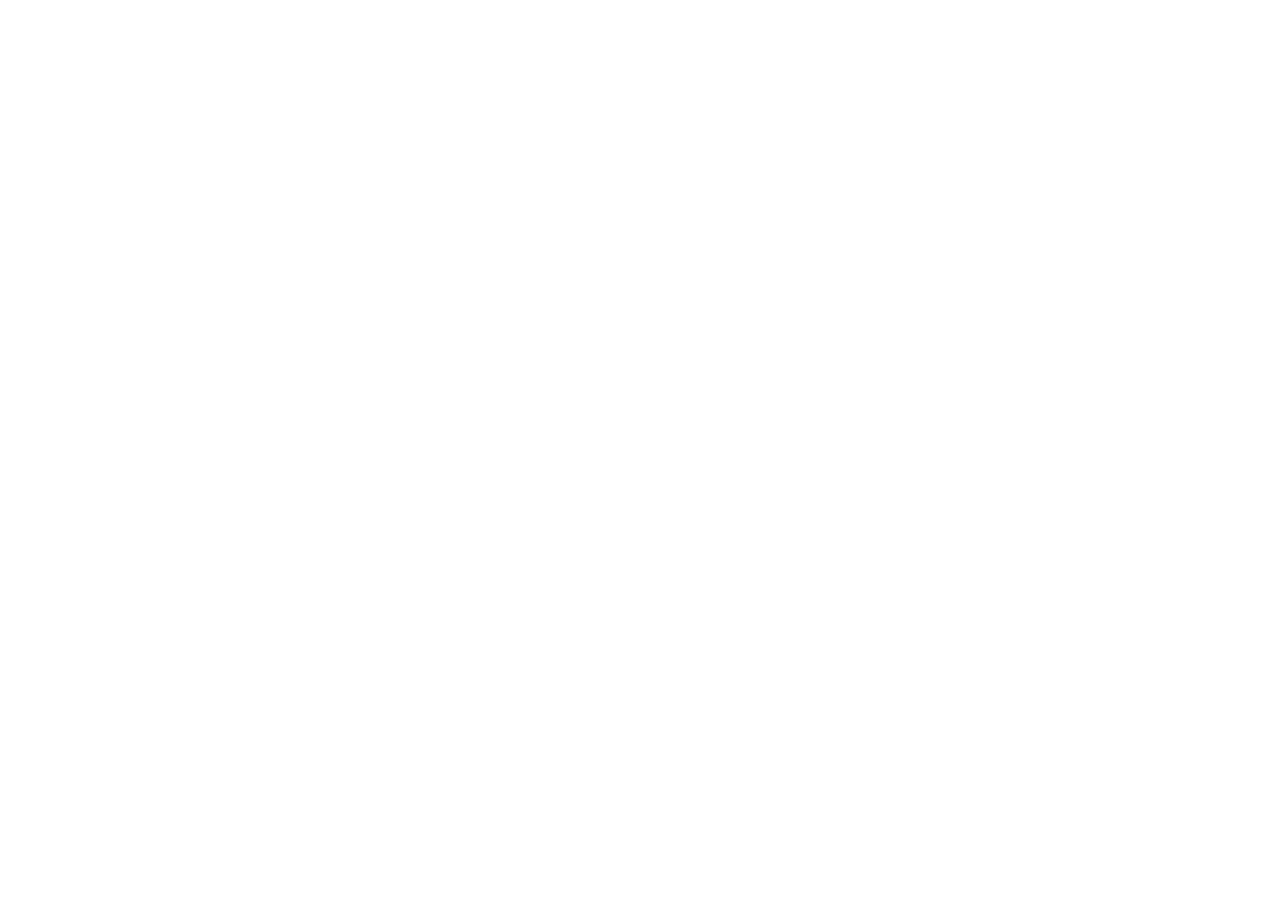
==== index.html @ 5c95ea61 "第一次提交" ====
<!DOCTYPE html>
<html lang="zh-CN">

<head>
    <meta charset="UTF-8">
    <meta name="viewport" content="width=device-width, user-scalable=no, initial-scale=1.0, maximum-scale=1.0, minimum-scale=1.0">
    <meta http-equiv="X-UA-Compatible" content="ie=edge">
    <title>Document</title>
</head>

<body>

</body>

</html>
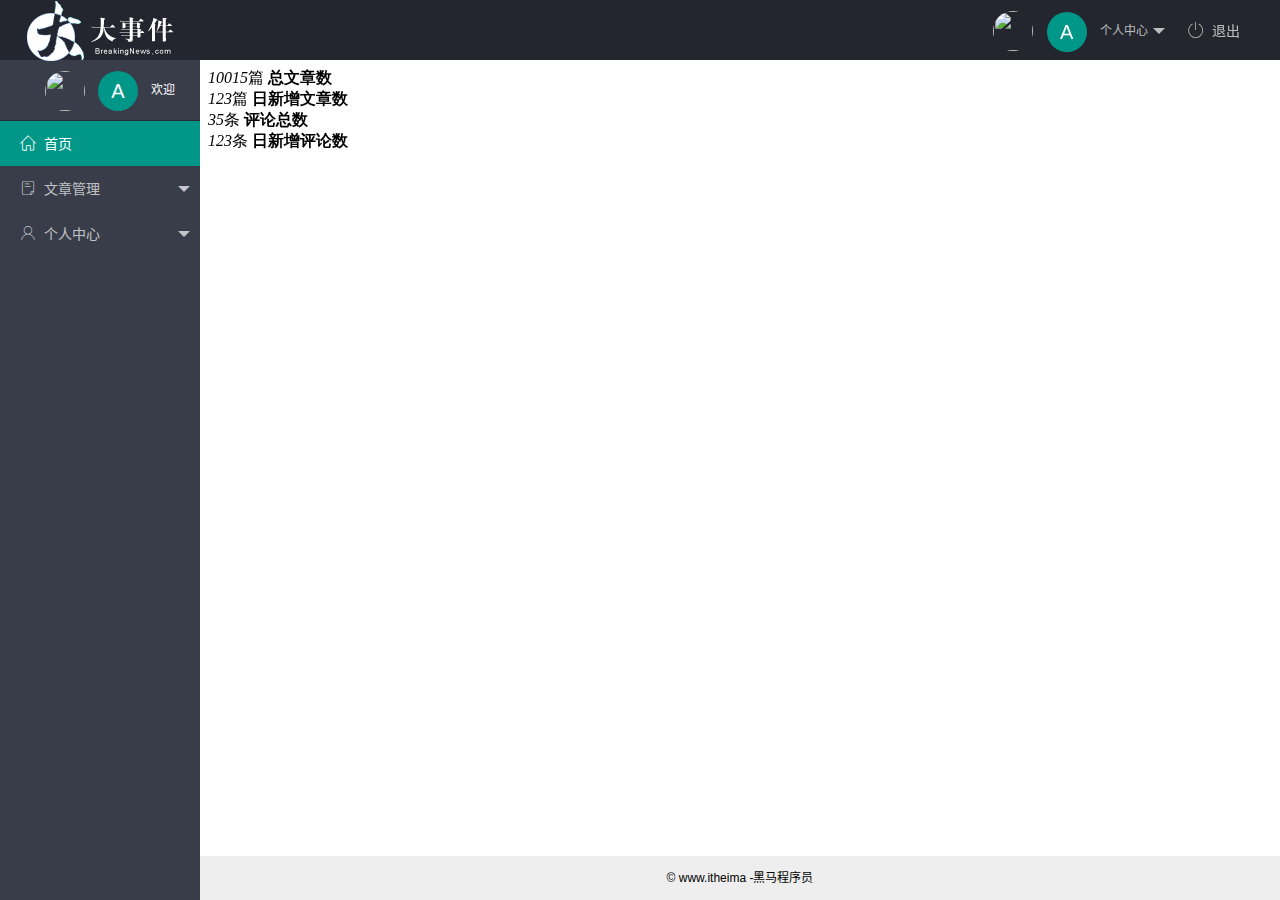
==== commit 6b8a73c2: "完成了主页功能的开发" ====
--- a/index.html
+++ b/index.html
@@ -3,13 +3,89 @@
 
 <head>
     <meta charset="UTF-8">
-    <meta name="viewport" content="width=device-width, user-scalable=no, initial-scale=1.0, maximum-scale=1.0, minimum-scale=1.0">
+    <meta name="viewport"
+        content="width=device-width, user-scalable=no, initial-scale=1.0, maximum-scale=1.0, minimum-scale=1.0">
     <meta http-equiv="X-UA-Compatible" content="ie=edge">
-    <title>Document</title>
+    <title>后台主页</title>
+    <link rel="stylesheet" href="./assets/lib/layui/css/layui.css">
+    <link rel="stylesheet" href="./assets/fonts/iconfont.css">
+    <link rel="stylesheet" href="./assets/css/index.css">
 </head>
 
 <body>
+    <div class="layui-layout layui-layout-admin">
+        <div class="layui-header">
+            <div class="layui-logo">
+                <img src="./assets/images/logo.png" alt="">
+            </div>
+            <!-- 头部区域（可配合layui已有的水平导航） -->
+            <ul class="layui-nav layui-layout-right">
+                <li class="layui-nav-item">
+                    <a href="javascript:;" class="userinfo">
+                        <img src="http://t.cn/RCzsdCq" class="layui-nav-img">
+                        <span class="text-avatar">A</span>
+                        个人中心
+                    </a>
+                    <dl class="layui-nav-child">
+                        <dd><a href="">基本资料</a></dd>
+                        <dd><a href="">更换头像</a></dd>
+                        <dd><a href="">重置密码</a></dd>
+                    </dl>
+                </li>
+                <li class="layui-nav-item"><a href="javascrit:;" id="btnLogout"><span class="iconfont icon-tuichu
+                    "></span>退出</a></li>
+            </ul>
+        </div>
 
+        <div class="layui-side layui-bg-black">
+            <div class="layui-side-scroll">
+                <div class="userinfo">
+                    <img src="http://t.cn/RCzsdCq" class="layui-nav-img">
+                    <span class="text-avatar">A</span>
+                    <span id= "welcome">欢迎</span>
+                </div>
+                <!-- 左侧导航区域（可配合layui已有的垂直导航） -->
+                <ul class="layui-nav layui-nav-tree" lay-filter="test"lay-shrink="all">
+                    <li class="layui-nav-item layui-this">
+                        <a href="/home/dashboard.html" target="fm"><span class="iconfont icon-home
+                        "></span>首页</a></li>
+                    <li class="layui-nav-item">
+                        <a class="" href="javascript:;"><span class="iconfont icon-16
+                            "></span>文章管理</a>
+                        <dl class="layui-nav-child">
+                            <dd><a href="javascript:;"><i class="layui-icon layui-icon-app"></i>   文章类别</a></dd>
+                            <dd><a href="javascript:;"><i class="layui-icon layui-icon-app"></i>   文章列表</a></dd>
+                            <dd><a href="javascript:;"><i class="layui-icon layui-icon-app"></i>   发布文章</a></dd>
+                           
+                        </dl>
+                    </li>
+                    <li class="layui-nav-item">
+                        <a href="javascript:;" ><span class="iconfont icon-user
+                            "></span>个人中心</a>
+                        <dl class="layui-nav-child">
+                            <dd><a href="javascript:;"><i class="layui-icon layui-icon-app"></i>基本资料</a></dd>
+                            <dd><a href="javascript:;"><i class="layui-icon layui-icon-app"></i>更换头像</a></dd>
+                            <dd><a href="javascript:;"><i class="layui-icon layui-icon-app"></i>重置密码</a></dd>
+                        </dl>
+                    </li>
+                </ul>
+            </div>
+        </div>
+
+        <div class="layui-body">
+            <!-- 内容主体区域 -->
+           <iframe src="/home/dashboard.html" name="fm" frameborder="0"></iframe>
+        </div>
+
+        <div class="layui-footer">
+            <!-- 底部固定区域 -->
+            © www.itheima -黑马程序员
+        </div>
+    </div>
+    <script src="./assets/lib/layui/layui.all.js"></script>
+    <script src="./assets/lib/jquery.js"></script>
+    <script src="./assets/js/baseAPI.js"></script>
+    <script src="./assets/js/index.js"></script>
 </body>
 
 </html>--- a/assets/lib/layui/css/layui.css
+++ b/assets/lib/layui/css/layui.css
@@ -0,0 +1,2 @@
+/** layui-v2.5.5 MIT License By https://www.layui.com */
+ .layui-inline,img{display:inline-block;vertical-align:middle}h1,h2,h3,h4,h5,h6{font-weight:400}.layui-edge,.layui-header,.layui-inline,.layui-main{position:relative}.layui-body,.layui-edge,.layui-elip{overflow:hidden}.layui-btn,.layui-edge,.layui-inline,img{vertical-align:middle}.layui-btn,.layui-disabled,.layui-icon,.layui-unselect{-moz-user-select:none;-webkit-user-select:none;-ms-user-select:none}.layui-elip,.layui-form-checkbox span,.layui-form-pane .layui-form-label{text-overflow:ellipsis;white-space:nowrap}.layui-breadcrumb,.layui-tree-btnGroup{visibility:hidden}blockquote,body,button,dd,div,dl,dt,form,h1,h2,h3,h4,h5,h6,input,li,ol,p,pre,td,textarea,th,ul{margin:0;padding:0;-webkit-tap-highlight-color:rgba(0,0,0,0)}a:active,a:hover{outline:0}img{border:none}li{list-style:none}table{border-collapse:collapse;border-spacing:0}h4,h5,h6{font-size:100%}button,input,optgroup,option,select,textarea{font-family:inherit;font-size:inherit;font-style:inherit;font-weight:inherit;outline:0}pre{white-space:pre-wrap;white-space:-moz-pre-wrap;white-space:-pre-wrap;white-space:-o-pre-wrap;word-wrap:break-word}body{line-height:24px;font:14px Helvetica Neue,Helvetica,PingFang SC,Tahoma,Arial,sans-serif}hr{height:1px;margin:10px 0;border:0;clear:both}a{color:#333;text-decoration:none}a:hover{color:#777}a cite{font-style:normal;*cursor:pointer}.layui-border-box,.layui-border-box *{box-sizing:border-box}.layui-box,.layui-box *{box-sizing:content-box}.layui-clear{clear:both;*zoom:1}.layui-clear:after{content:'\20';clear:both;*zoom:1;display:block;height:0}.layui-inline{*display:inline;*zoom:1}.layui-edge{display:inline-block;width:0;height:0;border-width:6px;border-style:dashed;border-color:transparent}.layui-edge-top{top:-4px;border-bottom-color:#999;border-bottom-style:solid}.layui-edge-right{border-left-color:#999;border-left-style:solid}.layui-edge-bottom{top:2px;border-top-color:#999;border-top-style:solid}.layui-edge-left{border-right-color:#999;border-right-style:solid}.layui-disabled,.layui-disabled:hover{color:#d2d2d2!important;cursor:not-allowed!important}.layui-circle{border-radius:100%}.layui-show{display:block!important}.layui-hide{display:none!important}@font-face{font-family:layui-icon;src:url(../font/iconfont.eot?v=250);src:url(../font/iconfont.eot?v=250#iefix) format('embedded-opentype'),url(../font/iconfont.woff2?v=250) format('woff2'),url(../font/iconfont.woff?v=250) format('woff'),url(../font/iconfont.ttf?v=250) format('truetype'),url(../font/iconfont.svg?v=250#layui-icon) format('svg')}.layui-icon{font-family:layui-icon!important;font-size:16px;font-style:normal;-webkit-font-smoothing:antialiased;-moz-osx-font-smoothing:grayscale}.layui-icon-reply-fill:before{content:"\e611"}.layui-icon-set-fill:before{content:"\e614"}.layui-icon-menu-fill:before{content:"\e60f"}.layui-icon-search:before{content:"\e615"}.layui-icon-share:before{content:"\e641"}.layui-icon-set-sm:before{content:"\e620"}.layui-icon-engine:before{content:"\e628"}.layui-icon-close:before{content:"\1006"}.layui-icon-close-fill:before{content:"\1007"}.layui-icon-chart-screen:before{content:"\e629"}.layui-icon-star:before{content:"\e600"}.layui-icon-circle-dot:before{content:"\e617"}.layui-icon-chat:before{content:"\e606"}.layui-icon-release:before{content:"\e609"}.layui-icon-list:before{content:"\e60a"}.layui-icon-chart:before{content:"\e62c"}.layui-icon-ok-circle:before{content:"\1005"}.layui-icon-layim-theme:before{content:"\e61b"}.layui-icon-table:before{content:"\e62d"}.layui-icon-right:before{content:"\e602"}.layui-icon-left:before{content:"\e603"}.layui-icon-cart-simple:before{content:"\e698"}.layui-icon-face-cry:before{content:"\e69c"}.layui-icon-face-smile:before{content:"\e6af"}.layui-icon-survey:before{content:"\e6b2"}.layui-icon-tree:before{content:"\e62e"}.layui-icon-upload-circle:before{content:"\e62f"}.layui-icon-add-circle:before{content:"\e61f"}.layui-icon-download-circle:before{content:"\e601"}.layui-icon-templeate-1:before{content:"\e630"}.layui-icon-util:before{content:"\e631"}.layui-icon-face-surprised:before{content:"\e664"}.layui-icon-edit:before{content:"\e642"}.layui-icon-speaker:before{content:"\e645"}.layui-icon-down:before{content:"\e61a"}.layui-icon-file:before{content:"\e621"}.layui-icon-layouts:before{content:"\e632"}.layui-icon-rate-half:before{content:"\e6c9"}.layui-icon-add-circle-fine:before{content:"\e608"}.layui-icon-prev-circle:before{content:"\e633"}.layui-icon-read:before{content:"\e705"}.layui-icon-404:before{content:"\e61c"}.layui-icon-carousel:before{content:"\e634"}.layui-icon-help:before{content:"\e607"}.layui-icon-code-circle:before{content:"\e635"}.layui-icon-water:before{content:"\e636"}.layui-icon-username:before{content:"\e66f"}.layui-icon-find-fill:before{content:"\e670"}.layui-icon-about:before{content:"\e60b"}.layui-icon-location:before{content:"\e715"}.layui-icon-up:before{content:"\e619"}.layui-icon-pause:before{content:"\e651"}.layui-icon-date:before{content:"\e637"}.layui-icon-layim-uploadfile:before{content:"\e61d"}.layui-icon-delete:before{content:"\e640"}.layui-icon-play:before{content:"\e652"}.layui-icon-top:before{content:"\e604"}.layui-icon-friends:before{content:"\e612"}.layui-icon-refresh-3:before{content:"\e9aa"}.layui-icon-ok:before{content:"\e605"}.layui-icon-layer:before{content:"\e638"}.layui-icon-face-smile-fine:before{content:"\e60c"}.layui-icon-dollar:before{content:"\e659"}.layui-icon-group:before{content:"\e613"}.layui-icon-layim-download:before{content:"\e61e"}.layui-icon-picture-fine:before{content:"\e60d"}.layui-icon-link:before{content:"\e64c"}.layui-icon-diamond:before{content:"\e735"}.layui-icon-log:before{content:"\e60e"}.layui-icon-rate-solid:before{content:"\e67a"}.layui-icon-fonts-del:before{content:"\e64f"}.layui-icon-unlink:before{content:"\e64d"}.layui-icon-fonts-clear:before{content:"\e639"}.layui-icon-triangle-r:before{content:"\e623"}.layui-icon-circle:before{content:"\e63f"}.layui-icon-radio:before{content:"\e643"}.layui-icon-align-center:before{content:"\e647"}.layui-icon-align-right:before{content:"\e648"}.layui-icon-align-left:before{content:"\e649"}.layui-icon-loading-1:before{content:"\e63e"}.layui-icon-return:before{content:"\e65c"}.layui-icon-fonts-strong:before{content:"\e62b"}.layui-icon-upload:before{content:"\e67c"}.layui-icon-dialogue:before{content:"\e63a"}.layui-icon-video:before{content:"\e6ed"}.layui-icon-headset:before{content:"\e6fc"}.layui-icon-cellphone-fine:before{content:"\e63b"}.layui-icon-add-1:before{content:"\e654"}.layui-icon-face-smile-b:before{content:"\e650"}.layui-icon-fonts-html:before{content:"\e64b"}.layui-icon-form:before{content:"\e63c"}.layui-icon-cart:before{content:"\e657"}.layui-icon-camera-fill:before{content:"\e65d"}.layui-icon-tabs:before{content:"\e62a"}.layui-icon-fonts-code:before{content:"\e64e"}.layui-icon-fire:before{content:"\e756"}.layui-icon-set:before{content:"\e716"}.layui-icon-fonts-u:before{content:"\e646"}.layui-icon-triangle-d:before{content:"\e625"}.layui-icon-tips:before{content:"\e702"}.layui-icon-picture:before{content:"\e64a"}.layui-icon-more-vertical:before{content:"\e671"}.layui-icon-flag:before{content:"\e66c"}.layui-icon-loading:before{content:"\e63d"}.layui-icon-fonts-i:before{content:"\e644"}.layui-icon-refresh-1:before{content:"\e666"}.layui-icon-rmb:before{content:"\e65e"}.layui-icon-home:before{content:"\e68e"}.layui-icon-user:before{content:"\e770"}.layui-icon-notice:before{content:"\e667"}.layui-icon-login-weibo:before{content:"\e675"}.layui-icon-voice:before{content:"\e688"}.layui-icon-upload-drag:before{content:"\e681"}.layui-icon-login-qq:before{content:"\e676"}.layui-icon-snowflake:before{content:"\e6b1"}.layui-icon-file-b:before{content:"\e655"}.layui-icon-template:before{content:"\e663"}.layui-icon-auz:before{content:"\e672"}.layui-icon-console:before{content:"\e665"}.layui-icon-app:before{content:"\e653"}.layui-icon-prev:before{content:"\e65a"}.layui-icon-website:before{content:"\e7ae"}.layui-icon-next:before{content:"\e65b"}.layui-icon-component:before{content:"\e857"}.layui-icon-more:before{content:"\e65f"}.layui-icon-login-wechat:before{content:"\e677"}.layui-icon-shrink-right:before{content:"\e668"}.layui-icon-spread-left:before{content:"\e66b"}.layui-icon-camera:before{content:"\e660"}.layui-icon-note:before{content:"\e66e"}.layui-icon-refresh:before{content:"\e669"}.layui-icon-female:before{content:"\e661"}.layui-icon-male:before{content:"\e662"}.layui-icon-password:before{content:"\e673"}.layui-icon-senior:before{content:"\e674"}.layui-icon-theme:before{content:"\e66a"}.layui-icon-tread:before{content:"\e6c5"}.layui-icon-praise:before{content:"\e6c6"}.layui-icon-star-fill:before{content:"\e658"}.layui-icon-rate:before{content:"\e67b"}.layui-icon-template-1:before{content:"\e656"}.layui-icon-vercode:before{content:"\e679"}.layui-icon-cellphone:before{content:"\e678"}.layui-icon-screen-full:before{content:"\e622"}.layui-icon-screen-restore:before{content:"\e758"}.layui-icon-cols:before{content:"\e610"}.layui-icon-export:before{content:"\e67d"}.layui-icon-print:before{content:"\e66d"}.layui-icon-slider:before{content:"\e714"}.layui-icon-addition:before{content:"\e624"}.layui-icon-subtraction:before{content:"\e67e"}.layui-icon-service:before{content:"\e626"}.layui-icon-transfer:before{content:"\e691"}.layui-main{width:1140px;margin:0 auto}.layui-header{z-index:1000;height:60px}.layui-header a:hover{transition:all .5s;-webkit-transition:all .5s}.layui-side{position:fixed;left:0;top:0;bottom:0;z-index:999;width:200px;overflow-x:hidden}.layui-side-scroll{position:relative;width:220px;height:100%;overflow-x:hidden}.layui-body{position:absolute;left:200px;right:0;top:0;bottom:0;z-index:998;width:auto;overflow-y:auto;box-sizing:border-box}.layui-layout-body{overflow:hidden}.layui-layout-admin .layui-header{background-color:#23262E}.layui-layout-admin .layui-side{top:60px;width:200px;overflow-x:hidden}.layui-layout-admin .layui-body{position:fixed;top:60px;bottom:44px}.layui-layout-admin .layui-main{width:auto;margin:0 15px}.layui-layout-admin .layui-footer{position:fixed;left:200px;right:0;bottom:0;height:44px;line-height:44px;padding:0 15px;background-color:#eee}.layui-layout-admin .layui-logo{position:absolute;left:0;top:0;width:200px;height:100%;line-height:60px;text-align:center;color:#009688;font-size:16px}.layui-layout-admin .layui-header .layui-nav{background:0 0}.layui-layout-left{position:absolute!important;left:200px;top:0}.layui-layout-right{position:absolute!important;right:0;top:0}.layui-container{position:relative;margin:0 auto;padding:0 15px;box-sizing:border-box}.layui-fluid{position:relative;margin:0 auto;padding:0 15px}.layui-row:after,.layui-row:before{content:'';display:block;clear:both}.layui-col-lg1,.layui-col-lg10,.layui-col-lg11,.layui-col-lg12,.layui-col-lg2,.layui-col-lg3,.layui-col-lg4,.layui-col-lg5,.layui-col-lg6,.layui-col-lg7,.layui-col-lg8,.layui-col-lg9,.layui-col-md1,.layui-col-md10,.layui-col-md11,.layui-col-md12,.layui-col-md2,.layui-col-md3,.layui-col-md4,.layui-col-md5,.layui-col-md6,.layui-col-md7,.layui-col-md8,.layui-col-md9,.layui-col-sm1,.layui-col-sm10,.layui-col-sm11,.layui-col-sm12,.layui-col-sm2,.layui-col-sm3,.layui-col-sm4,.layui-col-sm5,.layui-col-sm6,.layui-col-sm7,.layui-col-sm8,.layui-col-sm9,.layui-col-xs1,.layui-col-xs10,.layui-col-xs11,.layui-col-xs12,.layui-col-xs2,.layui-col-xs3,.layui-col-xs4,.layui-col-xs5,.layui-col-xs6,.layui-col-xs7,.layui-col-xs8,.layui-col-xs9{position:relative;display:block;box-sizing:border-box}.layui-col-xs1,.layui-col-xs10,.layui-col-xs11,.layui-col-xs12,.layui-col-xs2,.layui-col-xs3,.layui-col-xs4,.layui-col-xs5,.layui-col-xs6,.layui-col-xs7,.layui-col-xs8,.layui-col-xs9{float:left}.layui-col-xs1{width:8.33333333%}.layui-col-xs2{width:16.66666667%}.layui-col-xs3{width:25%}.layui-col-xs4{width:33.33333333%}.layui-col-xs5{width:41.66666667%}.layui-col-xs6{width:50%}.layui-col-xs7{width:58.33333333%}.layui-col-xs8{width:66.66666667%}.layui-col-xs9{width:75%}.layui-col-xs10{width:83.33333333%}.layui-col-xs11{width:91.66666667%}.layui-col-xs12{width:100%}.layui-col-xs-offset1{margin-left:8.33333333%}.layui-col-xs-offset2{margin-left:16.66666667%}.layui-col-xs-offset3{margin-left:25%}.layui-col-xs-offset4{margin-left:33.33333333%}.layui-col-xs-offset5{margin-left:41.66666667%}.layui-col-xs-offset6{margin-left:50%}.layui-col-xs-offset7{margin-left:58.33333333%}.layui-col-xs-offset8{margin-left:66.66666667%}.layui-col-xs-offset9{margin-left:75%}.layui-col-xs-offset10{margin-left:83.33333333%}.layui-col-xs-offset11{margin-left:91.66666667%}.layui-col-xs-offset12{margin-left:100%}@media screen and (max-width:768px){.layui-hide-xs{display:none!important}.layui-show-xs-block{display:block!important}.layui-show-xs-inline{display:inline!important}.layui-show-xs-inline-block{display:inline-block!important}}@media screen and (min-width:768px){.layui-container{width:750px}.layui-hide-sm{display:none!important}.layui-show-sm-block{display:block!important}.layui-show-sm-inline{display:inline!important}.layui-show-sm-inline-block{display:inline-block!important}.layui-col-sm1,.layui-col-sm10,.layui-col-sm11,.layui-col-sm12,.layui-col-sm2,.layui-col-sm3,.layui-col-sm4,.layui-col-sm5,.layui-col-sm6,.layui-col-sm7,.layui-col-sm8,.layui-col-sm9{float:left}.layui-col-sm1{width:8.33333333%}.layui-col-sm2{width:16.66666667%}.layui-col-sm3{width:25%}.layui-col-sm4{width:33.33333333%}.layui-col-sm5{width:41.66666667%}.layui-col-sm6{width:50%}.layui-col-sm7{width:58.33333333%}.layui-col-sm8{width:66.66666667%}.layui-col-sm9{width:75%}.layui-col-sm10{width:83.33333333%}.layui-col-sm11{width:91.66666667%}.layui-col-sm12{width:100%}.layui-col-sm-offset1{margin-left:8.33333333%}.layui-col-sm-offset2{margin-left:16.66666667%}.layui-col-sm-offset3{margin-left:25%}.layui-col-sm-offset4{margin-left:33.33333333%}.layui-col-sm-offset5{margin-left:41.66666667%}.layui-col-sm-offset6{margin-left:50%}.layui-col-sm-offset7{margin-left:58.33333333%}.layui-col-sm-offset8{margin-left:66.66666667%}.layui-col-sm-offset9{margin-left:75%}.layui-col-sm-offset10{margin-left:83.33333333%}.layui-col-sm-offset11{margin-left:91.66666667%}.layui-col-sm-offset12{margin-left:100%}}@media screen and (min-width:992px){.layui-container{width:970px}.layui-hide-md{display:none!important}.layui-show-md-block{display:block!important}.layui-show-md-inline{display:inline!important}.layui-show-md-inline-block{display:inline-block!important}.layui-col-md1,.layui-col-md10,.layui-col-md11,.layui-col-md12,.layui-col-md2,.layui-col-md3,.layui-col-md4,.layui-col-md5,.layui-col-md6,.layui-col-md7,.layui-col-md8,.layui-col-md9{float:left}.layui-col-md1{width:8.33333333%}.layui-col-md2{width:16.66666667%}.layui-col-md3{width:25%}.layui-col-md4{width:33.33333333%}.layui-col-md5{width:41.66666667%}.layui-col-md6{width:50%}.layui-col-md7{width:58.33333333%}.layui-col-md8{width:66.66666667%}.layui-col-md9{width:75%}.layui-col-md10{width:83.33333333%}.layui-col-md11{width:91.66666667%}.layui-col-md12{width:100%}.layui-col-md-offset1{margin-left:8.33333333%}.layui-col-md-offset2{margin-left:16.66666667%}.layui-col-md-offset3{margin-left:25%}.layui-col-md-offset4{margin-left:33.33333333%}.layui-col-md-offset5{margin-left:41.66666667%}.layui-col-md-offset6{margin-left:50%}.layui-col-md-offset7{margin-left:58.33333333%}.layui-col-md-offset8{margin-left:66.66666667%}.layui-col-md-offset9{margin-left:75%}.layui-col-md-offset10{margin-left:83.33333333%}.layui-col-md-offset11{margin-left:91.66666667%}.layui-col-md-offset12{margin-left:100%}}@media screen and (min-width:1200px){.layui-container{width:1170px}.layui-hide-lg{display:none!important}.layui-show-lg-block{display:block!important}.layui-show-lg-inline{display:inline!important}.layui-show-lg-inline-block{display:inline-block!important}.layui-col-lg1,.layui-col-lg10,.layui-col-lg11,.layui-col-lg12,.layui-col-lg2,.layui-col-lg3,.layui-col-lg4,.layui-col-lg5,.layui-col-lg6,.layui-col-lg7,.layui-col-lg8,.layui-col-lg9{float:left}.layui-col-lg1{width:8.33333333%}.layui-col-lg2{width:16.66666667%}.layui-col-lg3{width:25%}.layui-col-lg4{width:33.33333333%}.layui-col-lg5{width:41.66666667%}.layui-col-lg6{width:50%}.layui-col-lg7{width:58.33333333%}.layui-col-lg8{width:66.66666667%}.layui-col-lg9{width:75%}.layui-col-lg10{width:83.33333333%}.layui-col-lg11{width:91.66666667%}.layui-col-lg12{width:100%}.layui-col-lg-offset1{margin-left:8.33333333%}.layui-col-lg-offset2{margin-left:16.66666667%}.layui-col-lg-offset3{margin-left:25%}.layui-col-lg-offset4{margin-left:33.33333333%}.layui-col-lg-offset5{margin-left:41.66666667%}.layui-col-lg-offset6{margin-left:50%}.layui-col-lg-offset7{margin-left:58.33333333%}.layui-col-lg-offset8{margin-left:66.66666667%}.layui-col-lg-offset9{margin-left:75%}.layui-col-lg-offset10{margin-left:83.33333333%}.layui-col-lg-offset11{margin-left:91.66666667%}.layui-col-lg-offset12{margin-left:100%}}.layui-col-space1{margin:-.5px}.layui-col-space1>*{padding:.5px}.layui-col-space3{margin:-1.5px}.layui-col-space3>*{padding:1.5px}.layui-col-space5{margin:-2.5px}.layui-col-space5>*{padding:2.5px}.layui-col-space8{margin:-3.5px}.layui-col-space8>*{padding:3.5px}.layui-col-space10{margin:-5px}.layui-col-space10>*{padding:5px}.layui-col-space12{margin:-6px}.layui-col-space12>*{padding:6px}.layui-col-space15{margin:-7.5px}.layui-col-space15>*{padding:7.5px}.layui-col-space18{margin:-9px}.layui-col-space18>*{padding:9px}.layui-col-space20{margin:-10px}.layui-col-space20>*{padding:10px}.layui-col-space22{margin:-11px}.layui-col-space22>*{padding:11px}.layui-col-space25{margin:-12.5px}.layui-col-space25>*{padding:12.5px}.layui-col-space30{margin:-15px}.layui-col-space30>*{padding:15px}.layui-btn,.layui-input,.layui-select,.layui-textarea,.layui-upload-button{outline:0;-webkit-appearance:none;transition:all .3s;-webkit-transition:all .3s;box-sizing:border-box}.layui-elem-quote{margin-bottom:10px;padding:15px;line-height:22px;border-left:5px solid #009688;border-radius:0 2px 2px 0;background-color:#f2f2f2}.layui-quote-nm{border-style:solid;border-width:1px 1px 1px 5px;background:0 0}.layui-elem-field{margin-bottom:10px;padding:0;border-width:1px;border-style:solid}.layui-elem-field legend{margin-left:20px;padding:0 10px;font-size:20px;font-weight:300}.layui-field-title{margin:10px 0 20px;border-width:1px 0 0}.layui-field-box{padding:10px 15px}.layui-field-title .layui-field-box{padding:10px 0}.layui-progress{position:relative;height:6px;border-radius:20px;background-color:#e2e2e2}.layui-progress-bar{position:absolute;left:0;top:0;width:0;max-width:100%;height:6px;border-radius:20px;text-align:right;background-color:#5FB878;transition:all .3s;-webkit-transition:all .3s}.layui-progress-big,.layui-progress-big .layui-progress-bar{height:18px;line-height:18px}.layui-progress-text{position:relative;top:-20px;line-height:18px;font-size:12px;color:#666}.layui-progress-big .layui-progress-text{position:static;padding:0 10px;color:#fff}.layui-collapse{border-width:1px;border-style:solid;border-radius:2px}.layui-colla-content,.layui-colla-item{border-top-width:1px;border-top-style:solid}.layui-colla-item:first-child{border-top:none}.layui-colla-title{position:relative;height:42px;line-height:42px;padding:0 15px 0 35px;color:#333;background-color:#f2f2f2;cursor:pointer;font-size:14px;overflow:hidden}.layui-colla-content{display:none;padding:10px 15px;line-height:22px;color:#666}.layui-colla-icon{position:absolute;left:15px;top:0;font-size:14px}.layui-card{margin-bottom:15px;border-radius:2px;background-color:#fff;box-shadow:0 1px 2px 0 rgba(0,0,0,.05)}.layui-card:last-child{margin-bottom:0}.layui-card-header{position:relative;height:42px;line-height:42px;padding:0 15px;border-bottom:1px solid #f6f6f6;color:#333;border-radius:2px 2px 0 0;font-size:14px}.layui-bg-black,.layui-bg-blue,.layui-bg-cyan,.layui-bg-green,.layui-bg-orange,.layui-bg-red{color:#fff!important}.layui-card-body{position:relative;padding:10px 15px;line-height:24px}.layui-card-body[pad15]{padding:15px}.layui-card-body[pad20]{padding:20px}.layui-card-body .layui-table{margin:5px 0}.layui-card .layui-tab{margin:0}.layui-panel-window{position:relative;padding:15px;border-radius:0;border-top:5px solid #E6E6E6;background-color:#fff}.layui-auxiliar-moving{position:fixed;left:0;right:0;top:0;bottom:0;width:100%;height:100%;background:0 0;z-index:9999999999}.layui-form-label,.layui-form-mid,.layui-form-select,.layui-input-block,.layui-input-inline,.layui-textarea{position:relative}.layui-bg-red{background-color:#FF5722!important}.layui-bg-orange{background-color:#FFB800!important}.layui-bg-green{background-color:#009688!important}.layui-bg-cyan{background-color:#2F4056!important}.layui-bg-blue{background-color:#1E9FFF!important}.layui-bg-black{background-color:#393D49!important}.layui-bg-gray{background-color:#eee!important;color:#666!important}.layui-badge-rim,.layui-colla-content,.layui-colla-item,.layui-collapse,.layui-elem-field,.layui-form-pane .layui-form-item[pane],.layui-form-pane .layui-form-label,.layui-input,.layui-layedit,.layui-layedit-tool,.layui-quote-nm,.layui-select,.layui-tab-bar,.layui-tab-card,.layui-tab-title,.layui-tab-title .layui-this:after,.layui-textarea{border-color:#e6e6e6}.layui-timeline-item:before,hr{background-color:#e6e6e6}.layui-text{line-height:22px;font-size:14px;color:#666}.layui-text h1,.layui-text h2,.layui-text h3{font-weight:500;color:#333}.layui-text h1{font-size:30px}.layui-text h2{font-size:24px}.layui-text h3{font-size:18px}.layui-text a:not(.layui-btn){color:#01AAED}.layui-text a:not(.layui-btn):hover{text-decoration:underline}.layui-text ul{padding:5px 0 5px 15px}.layui-text ul li{margin-top:5px;list-style-type:disc}.layui-text em,.layui-word-aux{color:#999!important;padding:0 5px!important}.layui-btn{display:inline-block;height:38px;line-height:38px;padding:0 18px;background-color:#009688;color:#fff;white-space:nowrap;text-align:center;font-size:14px;border:none;border-radius:2px;cursor:pointer}.layui-btn:hover{opacity:.8;filter:alpha(opacity=80);color:#fff}.layui-btn:active{opacity:1;filter:alpha(opacity=100)}.layui-btn+.layui-btn{margin-left:10px}.layui-btn-container{font-size:0}.layui-btn-container .layui-btn{margin-right:10px;margin-bottom:10px}.layui-btn-container .layui-btn+.layui-btn{margin-left:0}.layui-table .layui-btn-container .layui-btn{margin-bottom:9px}.layui-btn-radius{border-radius:100px}.layui-btn .layui-icon{margin-right:3px;font-size:18px;vertical-align:bottom;vertical-align:middle\9}.layui-btn-primary{border:1px solid #C9C9C9;background-color:#fff;color:#555}.layui-btn-primary:hover{border-color:#009688;color:#333}.layui-btn-normal{background-color:#1E9FFF}.layui-btn-warm{background-color:#FFB800}.layui-btn-danger{background-color:#FF5722}.layui-btn-checked{background-color:#5FB878}.layui-btn-disabled,.layui-btn-disabled:active,.layui-btn-disabled:hover{border:1px solid #e6e6e6;background-color:#FBFBFB;color:#C9C9C9;cursor:not-allowed;opacity:1}.layui-btn-lg{height:44px;line-height:44px;padding:0 25px;font-size:16px}.layui-btn-sm{height:30px;line-height:30px;padding:0 10px;font-size:12px}.layui-btn-sm i{font-size:16px!important}.layui-btn-xs{height:22px;line-height:22px;padding:0 5px;font-size:12px}.layui-btn-xs i{font-size:14px!important}.layui-btn-group{display:inline-block;vertical-align:middle;font-size:0}.layui-btn-group .layui-btn{margin-left:0!important;margin-right:0!important;border-left:1px solid rgba(255,255,255,.5);border-radius:0}.layui-btn-group .layui-btn-primary{border-left:none}.layui-btn-group .layui-btn-primary:hover{border-color:#C9C9C9;color:#009688}.layui-btn-group .layui-btn:first-child{border-left:none;border-radius:2px 0 0 2px}.layui-btn-group .layui-btn-primary:first-child{border-left:1px solid #c9c9c9}.layui-btn-group .layui-btn:last-child{border-radius:0 2px 2px 0}.layui-btn-group .layui-btn+.layui-btn{margin-left:0}.layui-btn-group+.layui-btn-group{margin-left:10px}.layui-btn-fluid{width:100%}.layui-input,.layui-select,.layui-textarea{height:38px;line-height:1.3;line-height:38px\9;border-width:1px;border-style:solid;background-color:#fff;border-radius:2px}.layui-input::-webkit-input-placeholder,.layui-select::-webkit-input-placeholder,.layui-textarea::-webkit-input-placeholder{line-height:1.3}.layui-input,.layui-textarea{display:block;width:100%;padding-left:10px}.layui-input:hover,.layui-textarea:hover{border-color:#D2D2D2!important}.layui-input:focus,.layui-textarea:focus{border-color:#C9C9C9!important}.layui-textarea{min-height:100px;height:auto;line-height:20px;padding:6px 10px;resize:vertical}.layui-select{padding:0 10px}.layui-form input[type=checkbox],.layui-form input[type=radio],.layui-form select{display:none}.layui-form [lay-ignore]{display:initial}.layui-form-item{margin-bottom:15px;clear:both;*zoom:1}.layui-form-item:after{content:'\20';clear:both;*zoom:1;display:block;height:0}.layui-form-label{float:left;display:block;padding:9px 15px;width:80px;font-weight:400;line-height:20px;text-align:right}.layui-form-label-col{display:block;float:none;padding:9px 0;line-height:20px;text-align:left}.layui-form-item .layui-inline{margin-bottom:5px;margin-right:10px}.layui-input-block{margin-left:110px;min-height:36px}.layui-input-inline{display:inline-block;vertical-align:middle}.layui-form-item .layui-input-inline{float:left;width:190px;margin-right:10px}.layui-form-text .layui-input-inline{width:auto}.layui-form-mid{float:left;display:block;padding:9px 0!important;line-height:20px;margin-right:10px}.layui-form-danger+.layui-form-select .layui-input,.layui-form-danger:focus{border-color:#FF5722!important}.layui-form-select .layui-input{padding-right:30px;cursor:pointer}.layui-form-select .layui-edge{position:absolute;right:10px;top:50%;margin-top:-3px;cursor:pointer;border-width:6px;border-top-color:#c2c2c2;border-top-style:solid;transition:all .3s;-webkit-transition:all .3s}.layui-form-select dl{display:none;position:absolute;left:0;top:42px;padding:5px 0;z-index:899;min-width:100%;border:1px solid #d2d2d2;max-height:300px;overflow-y:auto;background-color:#fff;border-radius:2px;box-shadow:0 2px 4px rgba(0,0,0,.12);box-sizing:border-box}.layui-form-select dl dd,.layui-form-select dl dt{padding:0 10px;line-height:36px;white-space:nowrap;overflow:hidden;text-overflow:ellipsis}.layui-form-select dl dt{font-size:12px;color:#999}.layui-form-select dl dd{cursor:pointer}.layui-form-select dl dd:hover{background-color:#f2f2f2;-webkit-transition:.5s all;transition:.5s all}.layui-form-select .layui-select-group dd{padding-left:20px}.layui-form-select dl dd.layui-select-tips{padding-left:10px!important;color:#999}.layui-form-select dl dd.layui-this{background-color:#5FB878;color:#fff}.layui-form-checkbox,.layui-form-select dl dd.layui-disabled{background-color:#fff}.layui-form-selected dl{display:block}.layui-form-checkbox,.layui-form-checkbox *,.layui-form-switch{display:inline-block;vertical-align:middle}.layui-form-selected .layui-edge{margin-top:-9px;-webkit-transform:rotate(180deg);transform:rotate(180deg);margin-top:-3px\9}:root .layui-form-selected .layui-edge{margin-top:-9px\0/IE9}.layui-form-selectup dl{top:auto;bottom:42px}.layui-select-none{margin:5px 0;text-align:center;color:#999}.layui-select-disabled .layui-disabled{border-color:#eee!important}.layui-select-disabled .layui-edge{border-top-color:#d2d2d2}.layui-form-checkbox{position:relative;height:30px;line-height:30px;margin-right:10px;padding-right:30px;cursor:pointer;font-size:0;-webkit-transition:.1s linear;transition:.1s linear;box-sizing:border-box}.layui-form-checkbox span{padding:0 10px;height:100%;font-size:14px;border-radius:2px 0 0 2px;background-color:#d2d2d2;color:#fff;overflow:hidden}.layui-form-checkbox:hover span{background-color:#c2c2c2}.layui-form-checkbox i{position:absolute;right:0;top:0;width:30px;height:28px;border:1px solid #d2d2d2;border-left:none;border-radius:0 2px 2px 0;color:#fff;font-size:20px;text-align:center}.layui-form-checkbox:hover i{border-color:#c2c2c2;color:#c2c2c2}.layui-form-checked,.layui-form-checked:hover{border-color:#5FB878}.layui-form-checked span,.layui-form-checked:hover span{background-color:#5FB878}.layui-form-checked i,.layui-form-checked:hover i{color:#5FB878}.layui-form-item .layui-form-checkbox{margin-top:4px}.layui-form-checkbox[lay-skin=primary]{height:auto!important;line-height:normal!important;min-width:18px;min-height:18px;border:none!important;margin-right:0;padding-left:28px;padding-right:0;background:0 0}.layui-form-checkbox[lay-skin=primary] span{padding-left:0;padding-right:15px;line-height:18px;background:0 0;color:#666}.layui-form-checkbox[lay-skin=primary] i{right:auto;left:0;width:16px;height:16px;line-height:16px;border:1px solid #d2d2d2;font-size:12px;border-radius:2px;background-color:#fff;-webkit-transition:.1s linear;transition:.1s linear}.layui-form-checkbox[lay-skin=primary]:hover i{border-color:#5FB878;color:#fff}.layui-form-checked[lay-skin=primary] i{border-color:#5FB878!important;background-color:#5FB878;color:#fff}.layui-checkbox-disbaled[lay-skin=primary] span{background:0 0!important;color:#c2c2c2}.layui-checkbox-disbaled[lay-skin=primary]:hover i{border-color:#d2d2d2}.layui-form-item .layui-form-checkbox[lay-skin=primary]{margin-top:10px}.layui-form-switch{position:relative;height:22px;line-height:22px;min-width:35px;padding:0 5px;margin-top:8px;border:1px solid #d2d2d2;border-radius:20px;cursor:pointer;background-color:#fff;-webkit-transition:.1s linear;transition:.1s linear}.layui-form-switch i{position:absolute;left:5px;top:3px;width:16px;height:16px;border-radius:20px;background-color:#d2d2d2;-webkit-transition:.1s linear;transition:.1s linear}.layui-form-switch em{position:relative;top:0;width:25px;margin-left:21px;padding:0!important;text-align:center!important;color:#999!important;font-style:normal!important;font-size:12px}.layui-form-onswitch{border-color:#5FB878;background-color:#5FB878}.layui-checkbox-disbaled,.layui-checkbox-disbaled i{border-color:#e2e2e2!important}.layui-form-onswitch i{left:100%;margin-left:-21px;background-color:#fff}.layui-form-onswitch em{margin-left:5px;margin-right:21px;color:#fff!important}.layui-checkbox-disbaled span{background-color:#e2e2e2!important}.layui-checkbox-disbaled:hover i{color:#fff!important}[lay-radio]{display:none}.layui-form-radio,.layui-form-radio *{display:inline-block;vertical-align:middle}.layui-form-radio{line-height:28px;margin:6px 10px 0 0;padding-right:10px;cursor:pointer;font-size:0}.layui-form-radio *{font-size:14px}.layui-form-radio>i{margin-right:8px;font-size:22px;color:#c2c2c2}.layui-form-radio>i:hover,.layui-form-radioed>i{color:#5FB878}.layui-radio-disbaled>i{color:#e2e2e2!important}.layui-form-pane .layui-form-label{width:110px;padding:8px 15px;height:38px;line-height:20px;border-width:1px;border-style:solid;border-radius:2px 0 0 2px;text-align:center;background-color:#FBFBFB;overflow:hidden;box-sizing:border-box}.layui-form-pane .layui-input-inline{margin-left:-1px}.layui-form-pane .layui-input-block{margin-left:110px;left:-1px}.layui-form-pane .layui-input{border-radius:0 2px 2px 0}.layui-form-pane .layui-form-text .layui-form-label{float:none;width:100%;border-radius:2px;box-sizing:border-box;text-align:left}.layui-form-pane .layui-form-text .layui-input-inline{display:block;margin:0;top:-1px;clear:both}.layui-form-pane .layui-form-text .layui-input-block{margin:0;left:0;top:-1px}.layui-form-pane .layui-form-text .layui-textarea{min-height:100px;border-radius:0 0 2px 2px}.layui-form-pane .layui-form-checkbox{margin:4px 0 4px 10px}.layui-form-pane .layui-form-radio,.layui-form-pane .layui-form-switch{margin-top:6px;margin-left:10px}.layui-form-pane .layui-form-item[pane]{position:relative;border-width:1px;border-style:solid}.layui-form-pane .layui-form-item[pane] .layui-form-label{position:absolute;left:0;top:0;height:100%;border-width:0 1px 0 0}.layui-form-pane .layui-form-item[pane] .layui-input-inline{margin-left:110px}@media screen and (max-width:450px){.layui-form-item .layui-form-label{text-overflow:ellipsis;overflow:hidden;white-space:nowrap}.layui-form-item .layui-inline{display:block;margin-right:0;margin-bottom:20px;clear:both}.layui-form-item .layui-inline:after{content:'\20';clear:both;display:block;height:0}.layui-form-item .layui-input-inline{display:block;float:none;left:-3px;width:auto;margin:0 0 10px 112px}.layui-form-item .layui-input-inline+.layui-form-mid{margin-left:110px;top:-5px;padding:0}.layui-form-item .layui-form-checkbox{margin-right:5px;margin-bottom:5px}}.layui-layedit{border-width:1px;border-style:solid;border-radius:2px}.layui-layedit-tool{padding:3px 5px;border-bottom-width:1px;border-bottom-style:solid;font-size:0}.layedit-tool-fixed{position:fixed;top:0;border-top:1px solid #e2e2e2}.layui-layedit-tool .layedit-tool-mid,.layui-layedit-tool .layui-icon{display:inline-block;vertical-align:middle;text-align:center;font-size:14px}.layui-layedit-tool .layui-icon{position:relative;width:32px;height:30px;line-height:30px;margin:3px 5px;color:#777;cursor:pointer;border-radius:2px}.layui-layedit-tool .layui-icon:hover{color:#393D49}.layui-layedit-tool .layui-icon:active{color:#000}.layui-layedit-tool .layedit-tool-active{background-color:#e2e2e2;color:#000}.layui-layedit-tool .layui-disabled,.layui-layedit-tool .layui-disabled:hover{color:#d2d2d2;cursor:not-allowed}.layui-layedit-tool .layedit-tool-mid{width:1px;height:18px;margin:0 10px;background-color:#d2d2d2}.layedit-tool-html{width:50px!important;font-size:30px!important}.layedit-tool-b,.layedit-tool-code,.layedit-tool-help{font-size:16px!important}.layedit-tool-d,.layedit-tool-face,.layedit-tool-image,.layedit-tool-unlink{font-size:18px!important}.layedit-tool-image input{position:absolute;font-size:0;left:0;top:0;width:100%;height:100%;opacity:.01;filter:Alpha(opacity=1);cursor:pointer}.layui-layedit-iframe iframe{display:block;width:100%}#LAY_layedit_code{overflow:hidden}.layui-laypage{display:inline-block;*display:inline;*zoom:1;vertical-align:middle;margin:10px 0;font-size:0}.layui-laypage>a:first-child,.layui-laypage>a:first-child em{border-radius:2px 0 0 2px}.layui-laypage>a:last-child,.layui-laypage>a:last-child em{border-radius:0 2px 2px 0}.layui-laypage>:first-child{margin-left:0!important}.layui-laypage>:last-child{margin-right:0!important}.layui-laypage a,.layui-laypage button,.layui-laypage input,.layui-laypage select,.layui-laypage span{border:1px solid #e2e2e2}.layui-laypage a,.layui-laypage span{display:inline-block;*display:inline;*zoom:1;vertical-align:middle;padding:0 15px;height:28px;line-height:28px;margin:0 -1px 5px 0;background-color:#fff;color:#333;font-size:12px}.layui-flow-more a *,.layui-laypage input,.layui-table-view select[lay-ignore]{display:inline-block}.layui-laypage a:hover{color:#009688}.layui-laypage em{font-style:normal}.layui-laypage .layui-laypage-spr{color:#999;font-weight:700}.layui-laypage a{text-decoration:none}.layui-laypage .layui-laypage-curr{position:relative}.layui-laypage .layui-laypage-curr em{position:relative;color:#fff}.layui-laypage .layui-laypage-curr .layui-laypage-em{position:absolute;left:-1px;top:-1px;padding:1px;width:100%;height:100%;background-color:#009688}.layui-laypage-em{border-radius:2px}.layui-laypage-next em,.layui-laypage-prev em{font-family:Sim sun;font-size:16px}.layui-laypage .layui-laypage-count,.layui-laypage .layui-laypage-limits,.layui-laypage .layui-laypage-refresh,.layui-laypage .layui-laypage-skip{margin-left:10px;margin-right:10px;padding:0;border:none}.layui-laypage .layui-laypage-limits,.layui-laypage .layui-laypage-refresh{vertical-align:top}.layui-laypage .layui-laypage-refresh i{font-size:18px;cursor:pointer}.layui-laypage select{height:22px;padding:3px;border-radius:2px;cursor:pointer}.layui-laypage .layui-laypage-skip{height:30px;line-height:30px;color:#999}.layui-laypage button,.layui-laypage input{height:30px;line-height:30px;border-radius:2px;vertical-align:top;background-color:#fff;box-sizing:border-box}.layui-laypage input{width:40px;margin:0 10px;padding:0 3px;text-align:center}.layui-laypage input:focus,.layui-laypage select:focus{border-color:#009688!important}.layui-laypage button{margin-left:10px;padding:0 10px;cursor:pointer}.layui-table,.layui-table-view{margin:10px 0}.layui-flow-more{margin:10px 0;text-align:center;color:#999;font-size:14px}.layui-flow-more a{height:32px;line-height:32px}.layui-flow-more a *{vertical-align:top}.layui-flow-more a cite{padding:0 20px;border-radius:3px;background-color:#eee;color:#333;font-style:normal}.layui-flow-more a cite:hover{opacity:.8}.layui-flow-more a i{font-size:30px;color:#737383}.layui-table{width:100%;background-color:#fff;color:#666}.layui-table tr{transition:all .3s;-webkit-transition:all .3s}.layui-table th{text-align:left;font-weight:400}.layui-table tbody tr:hover,.layui-table thead tr,.layui-table-click,.layui-table-header,.layui-table-hover,.layui-table-mend,.layui-table-patch,.layui-table-tool,.layui-table-total,.layui-table-total tr,.layui-table[lay-even] tr:nth-child(even){background-color:#f2f2f2}.layui-table td,.layui-table th,.layui-table-col-set,.layui-table-fixed-r,.layui-table-grid-down,.layui-table-header,.layui-table-page,.layui-table-tips-main,.layui-table-tool,.layui-table-total,.layui-table-view,.layui-table[lay-skin=line],.layui-table[lay-skin=row]{border-width:1px;border-style:solid;border-color:#e6e6e6}.layui-table td,.layui-table th{position:relative;padding:9px 15px;min-height:20px;line-height:20px;font-size:14px}.layui-table[lay-skin=line] td,.layui-table[lay-skin=line] th{border-width:0 0 1px}.layui-table[lay-skin=row] td,.layui-table[lay-skin=row] th{border-width:0 1px 0 0}.layui-table[lay-skin=nob] td,.layui-table[lay-skin=nob] th{border:none}.layui-table img{max-width:100px}.layui-table[lay-size=lg] td,.layui-table[lay-size=lg] th{padding:15px 30px}.layui-table-view .layui-table[lay-size=lg] .layui-table-cell{height:40px;line-height:40px}.layui-table[lay-size=sm] td,.layui-table[lay-size=sm] th{font-size:12px;padding:5px 10px}.layui-table-view .layui-table[lay-size=sm] .layui-table-cell{height:20px;line-height:20px}.layui-table[lay-data]{display:none}.layui-table-box{position:relative;overflow:hidden}.layui-table-view .layui-table{position:relative;width:auto;margin:0}.layui-table-view .layui-table[lay-skin=line]{border-width:0 1px 0 0}.layui-table-view .layui-table[lay-skin=row]{border-width:0 0 1px}.layui-table-view .layui-table td,.layui-table-view .layui-table th{padding:5px 0;border-top:none;border-left:none}.layui-table-view .layui-table th.layui-unselect .layui-table-cell span{cursor:pointer}.layui-table-view .layui-table td{cursor:default}.layui-table-view .layui-table td[data-edit=text]{cursor:text}.layui-table-view .layui-form-checkbox[lay-skin=primary] i{width:18px;height:18px}.layui-table-view .layui-form-radio{line-height:0;padding:0}.layui-table-view .layui-form-radio>i{margin:0;font-size:20px}.layui-table-init{position:absolute;left:0;top:0;width:100%;height:100%;text-align:center;z-index:110}.layui-table-init .layui-icon{position:absolute;left:50%;top:50%;margin:-15px 0 0 -15px;font-size:30px;color:#c2c2c2}.layui-table-header{border-width:0 0 1px;overflow:hidden}.layui-table-header .layui-table{margin-bottom:-1px}.layui-table-tool .layui-inline[lay-event]{position:relative;width:26px;height:26px;padding:5px;line-height:16px;margin-right:10px;text-align:center;color:#333;border:1px solid #ccc;cursor:pointer;-webkit-transition:.5s all;transition:.5s all}.layui-table-tool .layui-inline[lay-event]:hover{border:1px solid #999}.layui-table-tool-temp{padding-right:120px}.layui-table-tool-self{position:absolute;right:17px;top:10px}.layui-table-tool .layui-table-tool-self .layui-inline[lay-event]{margin:0 0 0 10px}.layui-table-tool-panel{position:absolute;top:29px;left:-1px;padding:5px 0;min-width:150px;min-height:40px;border:1px solid #d2d2d2;text-align:left;overflow-y:auto;background-color:#fff;box-shadow:0 2px 4px rgba(0,0,0,.12)}.layui-table-cell,.layui-table-tool-panel li{overflow:hidden;text-overflow:ellipsis;white-space:nowrap}.layui-table-tool-panel li{padding:0 10px;line-height:30px;-webkit-transition:.5s all;transition:.5s all}.layui-table-tool-panel li .layui-form-checkbox[lay-skin=primary]{width:100%;padding-left:28px}.layui-table-tool-panel li:hover{background-color:#f2f2f2}.layui-table-tool-panel li .layui-form-checkbox[lay-skin=primary] i{position:absolute;left:0;top:0}.layui-table-tool-panel li .layui-form-checkbox[lay-skin=primary] span{padding:0}.layui-table-tool .layui-table-tool-self .layui-table-tool-panel{left:auto;right:-1px}.layui-table-col-set{position:absolute;right:0;top:0;width:20px;height:100%;border-width:0 0 0 1px;background-color:#fff}.layui-table-sort{width:10px;height:20px;margin-left:5px;cursor:pointer!important}.layui-table-sort .layui-edge{position:absolute;left:5px;border-width:5px}.layui-table-sort .layui-table-sort-asc{top:3px;border-top:none;border-bottom-style:solid;border-bottom-color:#b2b2b2}.layui-table-sort .layui-table-sort-asc:hover{border-bottom-color:#666}.layui-table-sort .layui-table-sort-desc{bottom:5px;border-bottom:none;border-top-style:solid;border-top-color:#b2b2b2}.layui-table-sort .layui-table-sort-desc:hover{border-top-color:#666}.layui-table-sort[lay-sort=asc] .layui-table-sort-asc{border-bottom-color:#000}.layui-table-sort[lay-sort=desc] .layui-table-sort-desc{border-top-color:#000}.layui-table-cell{height:28px;line-height:28px;padding:0 15px;position:relative;box-sizing:border-box}.layui-table-cell .layui-form-checkbox[lay-skin=primary]{top:-1px;padding:0}.layui-table-cell .layui-table-link{color:#01AAED}.laytable-cell-checkbox,.laytable-cell-numbers,.laytable-cell-radio,.laytable-cell-space{padding:0;text-align:center}.layui-table-body{position:relative;overflow:auto;margin-right:-1px;margin-bottom:-1px}.layui-table-body .layui-none{line-height:26px;padding:15px;text-align:center;color:#999}.layui-table-fixed{position:absolute;left:0;top:0;z-index:101}.layui-table-fixed .layui-table-body{overflow:hidden}.layui-table-fixed-l{box-shadow:0 -1px 8px rgba(0,0,0,.08)}.layui-table-fixed-r{left:auto;right:-1px;border-width:0 0 0 1px;box-shadow:-1px 0 8px rgba(0,0,0,.08)}.layui-table-fixed-r .layui-table-header{position:relative;overflow:visible}.layui-table-mend{position:absolute;right:-49px;top:0;height:100%;width:50px}.layui-table-tool{position:relative;z-index:890;width:100%;min-height:50px;line-height:30px;padding:10px 15px;border-width:0 0 1px}.layui-table-tool .layui-btn-container{margin-bottom:-10px}.layui-table-page,.layui-table-total{border-width:1px 0 0;margin-bottom:-1px;overflow:hidden}.layui-table-page{position:relative;width:100%;padding:7px 7px 0;height:41px;font-size:12px;white-space:nowrap}.layui-table-page>div{height:26px}.layui-table-page .layui-laypage{margin:0}.layui-table-page .layui-laypage a,.layui-table-page .layui-laypage span{height:26px;line-height:26px;margin-bottom:10px;border:none;background:0 0}.layui-table-page .layui-laypage a,.layui-table-page .layui-laypage span.layui-laypage-curr{padding:0 12px}.layui-table-page .layui-laypage span{margin-left:0;padding:0}.layui-table-page .layui-laypage .layui-laypage-prev{margin-left:-7px!important}.layui-table-page .layui-laypage .layui-laypage-curr .layui-laypage-em{left:0;top:0;padding:0}.layui-table-page .layui-laypage button,.layui-table-page .layui-laypage input{height:26px;line-height:26px}.layui-table-page .layui-laypage input{width:40px}.layui-table-page .layui-laypage button{padding:0 10px}.layui-table-page select{height:18px}.layui-table-patch .layui-table-cell{padding:0;width:30px}.layui-table-edit{position:absolute;left:0;top:0;width:100%;height:100%;padding:0 14px 1px;border-radius:0;box-shadow:1px 1px 20px rgba(0,0,0,.15)}.layui-table-edit:focus{border-color:#5FB878!important}select.layui-table-edit{padding:0 0 0 10px;border-color:#C9C9C9}.layui-table-view .layui-form-checkbox,.layui-table-view .layui-form-radio,.layui-table-view .layui-form-switch{top:0;margin:0;box-sizing:content-box}.layui-table-view .layui-form-checkbox{top:-1px;height:26px;line-height:26px}.layui-table-view .layui-form-checkbox i{height:26px}.layui-table-grid .layui-table-cell{overflow:visible}.layui-table-grid-down{position:absolute;top:0;right:0;width:26px;height:100%;padding:5px 0;border-width:0 0 0 1px;text-align:center;background-color:#fff;color:#999;cursor:pointer}.layui-table-grid-down .layui-icon{position:absolute;top:50%;left:50%;margin:-8px 0 0 -8px}.layui-table-grid-down:hover{background-color:#fbfbfb}body .layui-table-tips .layui-layer-content{background:0 0;padding:0;box-shadow:0 1px 6px rgba(0,0,0,.12)}.layui-table-tips-main{margin:-44px 0 0 -1px;max-height:150px;padding:8px 15px;font-size:14px;overflow-y:scroll;background-color:#fff;color:#666}.layui-table-tips-c{position:absolute;right:-3px;top:-13px;width:20px;height:20px;padding:3px;cursor:pointer;background-color:#666;border-radius:50%;color:#fff}.layui-table-tips-c:hover{background-color:#777}.layui-table-tips-c:before{position:relative;right:-2px}.layui-upload-file{display:none!important;opacity:.01;filter:Alpha(opacity=1)}.layui-upload-drag,.layui-upload-form,.layui-upload-wrap{display:inline-block}.layui-upload-list{margin:10px 0}.layui-upload-choose{padding:0 10px;color:#999}.layui-upload-drag{position:relative;padding:30px;border:1px dashed #e2e2e2;background-color:#fff;text-align:center;cursor:pointer;color:#999}.layui-upload-drag .layui-icon{font-size:50px;color:#009688}.layui-upload-drag[lay-over]{border-color:#009688}.layui-upload-iframe{position:absolute;width:0;height:0;border:0;visibility:hidden}.layui-upload-wrap{position:relative;vertical-align:middle}.layui-upload-wrap .layui-upload-file{display:block!important;position:absolute;left:0;top:0;z-index:10;font-size:100px;width:100%;height:100%;opacity:.01;filter:Alpha(opacity=1);cursor:pointer}.layui-transfer-active,.layui-transfer-box{display:inline-block;vertical-align:middle}.layui-transfer-box,.layui-transfer-header,.layui-transfer-search{border-width:0;border-style:solid;border-color:#e6e6e6}.layui-transfer-box{position:relative;border-width:1px;width:200px;height:360px;border-radius:2px;background-color:#fff}.layui-transfer-box .layui-form-checkbox{width:100%;margin:0!important}.layui-transfer-header{height:38px;line-height:38px;padding:0 10px;border-bottom-width:1px}.layui-transfer-search{position:relative;padding:10px;border-bottom-width:1px}.layui-transfer-search .layui-input{height:32px;padding-left:30px;font-size:12px}.layui-transfer-search .layui-icon-search{position:absolute;left:20px;top:50%;margin-top:-8px;color:#666}.layui-transfer-active{margin:0 15px}.layui-transfer-active .layui-btn{display:block;margin:0;padding:0 15px;background-color:#5FB878;border-color:#5FB878;color:#fff}.layui-transfer-active .layui-btn-disabled{background-color:#FBFBFB;border-color:#e6e6e6;color:#C9C9C9}.layui-transfer-active .layui-btn:first-child{margin-bottom:15px}.layui-transfer-active .layui-btn .layui-icon{margin:0;font-size:14px!important}.layui-transfer-data{padding:5px 0;overflow:auto}.layui-transfer-data li{height:32px;line-height:32px;padding:0 10px}.layui-transfer-data li:hover{background-color:#f2f2f2;transition:.5s all}.layui-transfer-data .layui-none{padding:15px 10px;text-align:center;color:#999}.layui-nav{position:relative;padding:0 20px;background-color:#393D49;color:#fff;border-radius:2px;font-size:0;box-sizing:border-box}.layui-nav *{font-size:14px}.layui-nav .layui-nav-item{position:relative;display:inline-block;*display:inline;*zoom:1;vertical-align:middle;line-height:60px}.layui-nav .layui-nav-item a{display:block;padding:0 20px;color:#fff;color:rgba(255,255,255,.7);transition:all .3s;-webkit-transition:all .3s}.layui-nav .layui-this:after,.layui-nav-bar,.layui-nav-tree .layui-nav-itemed:after{position:absolute;left:0;top:0;width:0;height:5px;background-color:#5FB878;transition:all .2s;-webkit-transition:all .2s}.layui-nav-bar{z-index:1000}.layui-nav .layui-nav-item a:hover,.layui-nav .layui-this a{color:#fff}.layui-nav .layui-this:after{content:'';top:auto;bottom:0;width:100%}.layui-nav-img{width:30px;height:30px;margin-right:10px;border-radius:50%}.layui-nav .layui-nav-more{content:'';width:0;height:0;border-style:solid dashed dashed;border-color:#fff transparent transparent;overflow:hidden;cursor:pointer;transition:all .2s;-webkit-transition:all .2s;position:absolute;top:50%;right:3px;margin-top:-3px;border-width:6px;border-top-color:rgba(255,255,255,.7)}.layui-nav .layui-nav-mored,.layui-nav-itemed>a .layui-nav-more{margin-top:-9px;border-style:dashed dashed solid;border-color:transparent transparent #fff}.layui-nav-child{display:none;position:absolute;left:0;top:65px;min-width:100%;line-height:36px;padding:5px 0;box-shadow:0 2px 4px rgba(0,0,0,.12);border:1px solid #d2d2d2;background-color:#fff;z-index:100;border-radius:2px;white-space:nowrap}.layui-nav .layui-nav-child a{color:#333}.layui-nav .layui-nav-child a:hover{background-color:#f2f2f2;color:#000}.layui-nav-child dd{position:relative}.layui-nav .layui-nav-child dd.layui-this a,.layui-nav-child dd.layui-this{background-color:#5FB878;color:#fff}.layui-nav-child dd.layui-this:after{display:none}.layui-nav-tree{width:200px;padding:0}.layui-nav-tree .layui-nav-item{display:block;width:100%;line-height:45px}.layui-nav-tree .layui-nav-item a{position:relative;height:45px;line-height:45px;text-overflow:ellipsis;overflow:hidden;white-space:nowrap}.layui-nav-tree .layui-nav-item a:hover{background-color:#4E5465}.layui-nav-tree .layui-nav-bar{width:5px;height:0;background-color:#009688}.layui-nav-tree .layui-nav-child dd.layui-this,.layui-nav-tree .layui-nav-child dd.layui-this a,.layui-nav-tree .layui-this,.layui-nav-tree .layui-this>a,.layui-nav-tree .layui-this>a:hover{background-color:#009688;color:#fff}.layui-nav-tree .layui-this:after{display:none}.layui-nav-itemed>a,.layui-nav-tree .layui-nav-title a,.layui-nav-tree .layui-nav-title a:hover{color:#fff!important}.layui-nav-tree .layui-nav-child{position:relative;z-index:0;top:0;border:none;box-shadow:none}.layui-nav-tree .layui-nav-child a{height:40px;line-height:40px;color:#fff;color:rgba(255,255,255,.7)}.layui-nav-tree .layui-nav-child,.layui-nav-tree .layui-nav-child a:hover{background:0 0;color:#fff}.layui-nav-tree .layui-nav-more{right:10px}.layui-nav-itemed>.layui-nav-child{display:block;padding:0;background-color:rgba(0,0,0,.3)!important}.layui-nav-itemed>.layui-nav-child>.layui-this>.layui-nav-child{display:block}.layui-nav-side{position:fixed;top:0;bottom:0;left:0;overflow-x:hidden;z-index:999}.layui-bg-blue .layui-nav-bar,.layui-bg-blue .layui-nav-itemed:after,.layui-bg-blue .layui-this:after{background-color:#93D1FF}.layui-bg-blue .layui-nav-child dd.layui-this{background-color:#1E9FFF}.layui-bg-blue .layui-nav-itemed>a,.layui-nav-tree.layui-bg-blue .layui-nav-title a,.layui-nav-tree.layui-bg-blue .layui-nav-title a:hover{background-color:#007DDB!important}.layui-breadcrumb{font-size:0}.layui-breadcrumb>*{font-size:14px}.layui-breadcrumb a{color:#999!important}.layui-breadcrumb a:hover{color:#5FB878!important}.layui-breadcrumb a cite{color:#666;font-style:normal}.layui-breadcrumb span[lay-separator]{margin:0 10px;color:#999}.layui-tab{margin:10px 0;text-align:left!important}.layui-tab[overflow]>.layui-tab-title{overflow:hidden}.layui-tab-title{position:relative;left:0;height:40px;white-space:nowrap;font-size:0;border-bottom-width:1px;border-bottom-style:solid;transition:all .2s;-webkit-transition:all .2s}.layui-tab-title li{display:inline-block;*display:inline;*zoom:1;vertical-align:middle;font-size:14px;transition:all .2s;-webkit-transition:all .2s;position:relative;line-height:40px;min-width:65px;padding:0 15px;text-align:center;cursor:pointer}.layui-tab-title li a{display:block}.layui-tab-title .layui-this{color:#000}.layui-tab-title .layui-this:after{position:absolute;left:0;top:0;content:'';width:100%;height:41px;border-width:1px;border-style:solid;border-bottom-color:#fff;border-radius:2px 2px 0 0;box-sizing:border-box;pointer-events:none}.layui-tab-bar{position:absolute;right:0;top:0;z-index:10;width:30px;height:39px;line-height:39px;border-width:1px;border-style:solid;border-radius:2px;text-align:center;background-color:#fff;cursor:pointer}.layui-tab-bar .layui-icon{position:relative;display:inline-block;top:3px;transition:all .3s;-webkit-transition:all .3s}.layui-tab-item{display:none}.layui-tab-more{padding-right:30px;height:auto!important;white-space:normal!important}.layui-tab-more li.layui-this:after{border-bottom-color:#e2e2e2;border-radius:2px}.layui-tab-more .layui-tab-bar .layui-icon{top:-2px;top:3px\9;-webkit-transform:rotate(180deg);transform:rotate(180deg)}:root .layui-tab-more .layui-tab-bar .layui-icon{top:-2px\0/IE9}.layui-tab-content{padding:10px}.layui-tab-title li .layui-tab-close{position:relative;display:inline-block;width:18px;height:18px;line-height:20px;margin-left:8px;top:1px;text-align:center;font-size:14px;color:#c2c2c2;transition:all .2s;-webkit-transition:all .2s}.layui-tab-title li .layui-tab-close:hover{border-radius:2px;background-color:#FF5722;color:#fff}.layui-tab-brief>.layui-tab-title .layui-this{color:#009688}.layui-tab-brief>.layui-tab-more li.layui-this:after,.layui-tab-brief>.layui-tab-title .layui-this:after{border:none;border-radius:0;border-bottom:2px solid #5FB878}.layui-tab-brief[overflow]>.layui-tab-title .layui-this:after{top:-1px}.layui-tab-card{border-width:1px;border-style:solid;border-radius:2px;box-shadow:0 2px 5px 0 rgba(0,0,0,.1)}.layui-tab-card>.layui-tab-title{background-color:#f2f2f2}.layui-tab-card>.layui-tab-title li{margin-right:-1px;margin-left:-1px}.layui-tab-card>.layui-tab-title .layui-this{background-color:#fff}.layui-tab-card>.layui-tab-title .layui-this:after{border-top:none;border-width:1px;border-bottom-color:#fff}.layui-tab-card>.layui-tab-title .layui-tab-bar{height:40px;line-height:40px;border-radius:0;border-top:none;border-right:none}.layui-tab-card>.layui-tab-more .layui-this{background:0 0;color:#5FB878}.layui-tab-card>.layui-tab-more .layui-this:after{border:none}.layui-timeline{padding-left:5px}.layui-timeline-item{position:relative;padding-bottom:20px}.layui-timeline-axis{position:absolute;left:-5px;top:0;z-index:10;width:20px;height:20px;line-height:20px;background-color:#fff;color:#5FB878;border-radius:50%;text-align:center;cursor:pointer}.layui-timeline-axis:hover{color:#FF5722}.layui-timeline-item:before{content:'';position:absolute;left:5px;top:0;z-index:0;width:1px;height:100%}.layui-timeline-item:last-child:before{display:none}.layui-timeline-item:first-child:before{display:block}.layui-timeline-content{padding-left:25px}.layui-timeline-title{position:relative;margin-bottom:10px}.layui-badge,.layui-badge-dot,.layui-badge-rim{position:relative;display:inline-block;padding:0 6px;font-size:12px;text-align:center;background-color:#FF5722;color:#fff;border-radius:2px}.layui-badge{height:18px;line-height:18px}.layui-badge-dot{width:8px;height:8px;padding:0;border-radius:50%}.layui-badge-rim{height:18px;line-height:18px;border-width:1px;border-style:solid;background-color:#fff;color:#666}.layui-btn .layui-badge,.layui-btn .layui-badge-dot{margin-left:5px}.layui-nav .layui-badge,.layui-nav .layui-badge-dot{position:absolute;top:50%;margin:-8px 6px 0}.layui-tab-title .layui-badge,.layui-tab-title .layui-badge-dot{left:5px;top:-2px}.layui-carousel{position:relative;left:0;top:0;background-color:#f8f8f8}.layui-carousel>[carousel-item]{position:relative;width:100%;height:100%;overflow:hidden}.layui-carousel>[carousel-item]:before{position:absolute;content:'\e63d';left:50%;top:50%;width:100px;line-height:20px;margin:-10px 0 0 -50px;text-align:center;color:#c2c2c2;font-family:layui-icon!important;font-size:30px;font-style:normal;-webkit-font-smoothing:antialiased;-moz-osx-font-smoothing:grayscale}.layui-carousel>[carousel-item]>*{display:none;position:absolute;left:0;top:0;width:100%;height:100%;background-color:#f8f8f8;transition-duration:.3s;-webkit-transition-duration:.3s}.layui-carousel-updown>*{-webkit-transition:.3s ease-in-out up;transition:.3s ease-in-out up}.layui-carousel-arrow{display:none\9;opacity:0;position:absolute;left:10px;top:50%;margin-top:-18px;width:36px;height:36px;line-height:36px;text-align:center;font-size:20px;border:0;border-radius:50%;background-color:rgba(0,0,0,.2);color:#fff;-webkit-transition-duration:.3s;transition-duration:.3s;cursor:pointer}.layui-carousel-arrow[lay-type=add]{left:auto!important;right:10px}.layui-carousel:hover .layui-carousel-arrow[lay-type=add],.layui-carousel[lay-arrow=always] .layui-carousel-arrow[lay-type=add]{right:20px}.layui-carousel[lay-arrow=always] .layui-carousel-arrow{opacity:1;left:20px}.layui-carousel[lay-arrow=none] .layui-carousel-arrow{display:none}.layui-carousel-arrow:hover,.layui-carousel-ind ul:hover{background-color:rgba(0,0,0,.35)}.layui-carousel:hover .layui-carousel-arrow{display:block\9;opacity:1;left:20px}.layui-carousel-ind{position:relative;top:-35px;width:100%;line-height:0!important;text-align:center;font-size:0}.layui-carousel[lay-indicator=outside]{margin-bottom:30px}.layui-carousel[lay-indicator=outside] .layui-carousel-ind{top:10px}.layui-carousel[lay-indicator=outside] .layui-carousel-ind ul{background-color:rgba(0,0,0,.5)}.layui-carousel[lay-indicator=none] .layui-carousel-ind{display:none}.layui-carousel-ind ul{display:inline-block;padding:5px;background-color:rgba(0,0,0,.2);border-radius:10px;-webkit-transition-duration:.3s;transition-duration:.3s}.layui-carousel-ind li{display:inline-block;width:10px;height:10px;margin:0 3px;font-size:14px;background-color:#e2e2e2;background-color:rgba(255,255,255,.5);border-radius:50%;cursor:pointer;-webkit-transition-duration:.3s;transition-duration:.3s}.layui-carousel-ind li:hover{background-color:rgba(255,255,255,.7)}.layui-carousel-ind li.layui-this{background-color:#fff}.layui-carousel>[carousel-item]>.layui-carousel-next,.layui-carousel>[carousel-item]>.layui-carousel-prev,.layui-carousel>[carousel-item]>.layui-this{display:block}.layui-carousel>[carousel-item]>.layui-this{left:0}.layui-carousel>[carousel-item]>.layui-carousel-prev{left:-100%}.layui-carousel>[carousel-item]>.layui-carousel-next{left:100%}.layui-carousel>[carousel-item]>.layui-carousel-next.layui-carousel-left,.layui-carousel>[carousel-item]>.layui-carousel-prev.layui-carousel-right{left:0}.layui-carousel>[carousel-item]>.layui-this.layui-carousel-left{left:-100%}.layui-carousel>[carousel-item]>.layui-this.layui-carousel-right{left:100%}.layui-carousel[lay-anim=updown] .layui-carousel-arrow{left:50%!important;top:20px;margin:0 0 0 -18px}.layui-carousel[lay-anim=updown]>[carousel-item]>*,.layui-carousel[lay-anim=fade]>[carousel-item]>*{left:0!important}.layui-carousel[lay-anim=updown] .layui-carousel-arrow[lay-type=add]{top:auto!important;bottom:20px}.layui-carousel[lay-anim=updown] .layui-carousel-ind{position:absolute;top:50%;right:20px;width:auto;height:auto}.layui-carousel[lay-anim=updown] .layui-carousel-ind ul{padding:3px 5px}.layui-carousel[lay-anim=updown] .layui-carousel-ind li{display:block;margin:6px 0}.layui-carousel[lay-anim=updown]>[carousel-item]>.layui-this{top:0}.layui-carousel[lay-anim=updown]>[carousel-item]>.layui-carousel-prev{top:-100%}.layui-carousel[lay-anim=updown]>[carousel-item]>.layui-carousel-next{top:100%}.layui-carousel[lay-anim=updown]>[carousel-item]>.layui-carousel-next.layui-carousel-left,.layui-carousel[lay-anim=updown]>[carousel-item]>.layui-carousel-prev.layui-carousel-right{top:0}.layui-carousel[lay-anim=updown]>[carousel-item]>.layui-this.layui-carousel-left{top:-100%}.layui-carousel[lay-anim=updown]>[carousel-item]>.layui-this.layui-carousel-right{top:100%}.layui-carousel[lay-anim=fade]>[carousel-item]>.layui-carousel-next,.layui-carousel[lay-anim=fade]>[carousel-item]>.layui-carousel-prev{opacity:0}.layui-carousel[lay-anim=fade]>[carousel-item]>.layui-carousel-next.layui-carousel-left,.layui-carousel[lay-anim=fade]>[carousel-item]>.layui-carousel-prev.layui-carousel-right{opacity:1}.layui-carousel[lay-anim=fade]>[carousel-item]>.layui-this.layui-carousel-left,.layui-carousel[lay-anim=fade]>[carousel-item]>.layui-this.layui-carousel-right{opacity:0}.layui-fixbar{position:fixed;right:15px;bottom:15px;z-index:999999}.layui-fixbar li{width:50px;height:50px;line-height:50px;margin-bottom:1px;text-align:center;cursor:pointer;font-size:30px;background-color:#9F9F9F;color:#fff;border-radius:2px;opacity:.95}.layui-fixbar li:hover{opacity:.85}.layui-fixbar li:active{opacity:1}.layui-fixbar .layui-fixbar-top{display:none;font-size:40px}body .layui-util-face{border:none;background:0 0}body .layui-util-face .layui-layer-content{padding:0;background-color:#fff;color:#666;box-shadow:none}.layui-util-face .layui-layer-TipsG{display:none}.layui-util-face ul{position:relative;width:372px;padding:10px;border:1px solid #D9D9D9;background-color:#fff;box-shadow:0 0 20px rgba(0,0,0,.2)}.layui-util-face ul li{cursor:pointer;float:left;border:1px solid #e8e8e8;height:22px;width:26px;overflow:hidden;margin:-1px 0 0 -1px;padding:4px 2px;text-align:center}.layui-util-face ul li:hover{position:relative;z-index:2;border:1px solid #eb7350;background:#fff9ec}.layui-code{position:relative;margin:10px 0;padding:15px;line-height:20px;border:1px solid #ddd;border-left-width:6px;background-color:#F2F2F2;color:#333;font-family:Courier New;font-size:12px}.layui-rate,.layui-rate *{display:inline-block;vertical-align:middle}.layui-rate{padding:10px 5px 10px 0;font-size:0}.layui-rate li i.layui-icon{font-size:20px;color:#FFB800;margin-right:5px;transition:all .3s;-webkit-transition:all .3s}.layui-rate li i:hover{cursor:pointer;transform:scale(1.12);-webkit-transform:scale(1.12)}.layui-rate[readonly] li i:hover{cursor:default;transform:scale(1)}.layui-colorpicker{width:26px;height:26px;border:1px solid #e6e6e6;padding:5px;border-radius:2px;line-height:24px;display:inline-block;cursor:pointer;transition:all .3s;-webkit-transition:all .3s}.layui-colorpicker:hover{border-color:#d2d2d2}.layui-colorpicker.layui-colorpicker-lg{width:34px;height:34px;line-height:32px}.layui-colorpicker.layui-colorpicker-sm{width:24px;height:24px;line-height:22px}.layui-colorpicker.layui-colorpicker-xs{width:22px;height:22px;line-height:20px}.layui-colorpicker-trigger-bgcolor{display:block;background:url([data-uri]);border-radius:2px}.layui-colorpicker-trigger-span{display:block;height:100%;box-sizing:border-box;border:1px solid rgba(0,0,0,.15);border-radius:2px;text-align:center}.layui-colorpicker-trigger-i{display:inline-block;color:#FFF;font-size:12px}.layui-colorpicker-trigger-i.layui-icon-close{color:#999}.layui-colorpicker-main{position:absolute;z-index:66666666;width:280px;padding:7px;background:#FFF;border:1px solid #d2d2d2;border-radius:2px;box-shadow:0 2px 4px rgba(0,0,0,.12)}.layui-colorpicker-main-wrapper{height:180px;position:relative}.layui-colorpicker-basis{width:260px;height:100%;position:relative}.layui-colorpicker-basis-white{width:100%;height:100%;position:absolute;top:0;left:0;background:linear-gradient(90deg,#FFF,hsla(0,0%,100%,0))}.layui-colorpicker-basis-black{width:100%;height:100%;position:absolute;top:0;left:0;background:linear-gradient(0deg,#000,transparent)}.layui-colorpicker-basis-cursor{width:10px;height:10px;border:1px solid #FFF;border-radius:50%;position:absolute;top:-3px;right:-3px;cursor:pointer}.layui-colorpicker-side{position:absolute;top:0;right:0;width:12px;height:100%;background:linear-gradient(red,#FF0,#0F0,#0FF,#00F,#F0F,red)}.layui-colorpicker-side-slider{width:100%;height:5px;box-shadow:0 0 1px #888;box-sizing:border-box;background:#FFF;border-radius:1px;border:1px solid #f0f0f0;cursor:pointer;position:absolute;left:0}.layui-colorpicker-main-alpha{display:none;height:12px;margin-top:7px;background:url([data-uri])}.layui-colorpicker-alpha-bgcolor{height:100%;position:relative}.layui-colorpicker-alpha-slider{width:5px;height:100%;box-shadow:0 0 1px #888;box-sizing:border-box;background:#FFF;border-radius:1px;border:1px solid #f0f0f0;cursor:pointer;position:absolute;top:0}.layui-colorpicker-main-pre{padding-top:7px;font-size:0}.layui-colorpicker-pre{width:20px;height:20px;border-radius:2px;display:inline-block;margin-left:6px;margin-bottom:7px;cursor:pointer}.layui-colorpicker-pre:nth-child(11n+1){margin-left:0}.layui-colorpicker-pre-isalpha{background:url([data-uri])}.layui-colorpicker-pre.layui-this{box-shadow:0 0 3px 2px rgba(0,0,0,.15)}.layui-colorpicker-pre>div{height:100%;border-radius:2px}.layui-colorpicker-main-input{text-align:right;padding-top:7px}.layui-colorpicker-main-input .layui-btn-container .layui-btn{margin:0 0 0 10px}.layui-colorpicker-main-input div.layui-inline{float:left;margin-right:10px;font-size:14px}.layui-colorpicker-main-input input.layui-input{width:150px;height:30px;color:#666}.layui-slider{height:4px;background:#e2e2e2;border-radius:3px;position:relative;cursor:pointer}.layui-slider-bar{border-radius:3px;position:absolute;height:100%}.layui-slider-step{position:absolute;top:0;width:4px;height:4px;border-radius:50%;background:#FFF;-webkit-transform:translateX(-50%);transform:translateX(-50%)}.layui-slider-wrap{width:36px;height:36px;position:absolute;top:-16px;-webkit-transform:translateX(-50%);transform:translateX(-50%);z-index:10;text-align:center}.layui-slider-wrap-btn{width:12px;height:12px;border-radius:50%;background:#FFF;display:inline-block;vertical-align:middle;cursor:pointer;transition:.3s}.layui-slider-wrap:after{content:"";height:100%;display:inline-block;vertical-align:middle}.layui-slider-wrap-btn.layui-slider-hover,.layui-slider-wrap-btn:hover{transform:scale(1.2)}.layui-slider-wrap-btn.layui-disabled:hover{transform:scale(1)!important}.layui-slider-tips{position:absolute;top:-42px;z-index:66666666;white-space:nowrap;display:none;-webkit-transform:translateX(-50%);transform:translateX(-50%);color:#FFF;background:#000;border-radius:3px;height:25px;line-height:25px;padding:0 10px}.layui-slider-tips:after{content:'';position:absolute;bottom:-12px;left:50%;margin-left:-6px;width:0;height:0;border-width:6px;border-style:solid;border-color:#000 transparent transparent}.layui-slider-input{width:70px;height:32px;border:1px solid #e6e6e6;border-radius:3px;font-size:16px;line-height:32px;position:absolute;right:0;top:-15px}.layui-slider-input-btn{display:none;position:absolute;top:0;right:0;width:20px;height:100%;border-left:1px solid #d2d2d2}.layui-slider-input-btn i{cursor:pointer;position:absolute;right:0;bottom:0;width:20px;height:50%;font-size:12px;line-height:16px;text-align:center;color:#999}.layui-slider-input-btn i:first-child{top:0;border-bottom:1px solid #d2d2d2}.layui-slider-input-txt{height:100%;font-size:14px}.layui-slider-input-txt input{height:100%;border:none}.layui-slider-input-btn i:hover{color:#009688}.layui-slider-vertical{width:4px;margin-left:34px}.layui-slider-vertical .layui-slider-bar{width:4px}.layui-slider-vertical .layui-slider-step{top:auto;left:0;-webkit-transform:translateY(50%);transform:translateY(50%)}.layui-slider-vertical .layui-slider-wrap{top:auto;left:-16px;-webkit-transform:translateY(50%);transform:translateY(50%)}.layui-slider-vertical .layui-slider-tips{top:auto;left:2px}@media \0screen{.layui-slider-wrap-btn{margin-left:-20px}.layui-slider-vertical .layui-slider-wrap-btn{margin-left:0;margin-bottom:-20px}.layui-slider-vertical .layui-slider-tips{margin-left:-8px}.layui-slider>span{margin-left:8px}}.layui-tree{line-height:22px}.layui-tree .layui-form-checkbox{margin:0!important}.layui-tree-set{width:100%;position:relative}.layui-tree-pack{display:none;padding-left:20px;position:relative}.layui-tree-iconClick,.layui-tree-main{display:inline-block;vertical-align:middle}.layui-tree-line .layui-tree-pack{padding-left:27px}.layui-tree-line .layui-tree-set .layui-tree-set:after{content:'';position:absolute;top:14px;left:-9px;width:17px;height:0;border-top:1px dotted #c0c4cc}.layui-tree-entry{position:relative;padding:3px 0;height:20px;white-space:nowrap}.layui-tree-entry:hover{background-color:#eee}.layui-tree-line .layui-tree-entry:hover{background-color:rgba(0,0,0,0)}.layui-tree-line .layui-tree-entry:hover .layui-tree-txt{color:#999;text-decoration:underline;transition:.3s}.layui-tree-main{cursor:pointer;padding-right:10px}.layui-tree-line .layui-tree-set:before{content:'';position:absolute;top:0;left:-9px;width:0;height:100%;border-left:1px dotted #c0c4cc}.layui-tree-line .layui-tree-set.layui-tree-setLineShort:before{height:13px}.layui-tree-line .layui-tree-set.layui-tree-setHide:before{height:0}.layui-tree-iconClick{position:relative;height:20px;line-height:20px;margin:0 10px;color:#c0c4cc}.layui-tree-icon{height:12px;line-height:12px;width:12px;text-align:center;border:1px solid #c0c4cc}.layui-tree-iconClick .layui-icon{font-size:18px}.layui-tree-icon .layui-icon{font-size:12px;color:#666}.layui-tree-iconArrow{padding:0 5px}.layui-tree-iconArrow:after{content:'';position:absolute;left:4px;top:3px;z-index:100;width:0;height:0;border-width:5px;border-style:solid;border-color:transparent transparent transparent #c0c4cc;transition:.5s}.layui-tree-btnGroup,.layui-tree-editInput{position:relative;vertical-align:middle;display:inline-block}.layui-tree-spread>.layui-tree-entry>.layui-tree-iconClick>.layui-tree-iconArrow:after{transform:rotate(90deg) translate(3px,4px)}.layui-tree-txt{display:inline-block;vertical-align:middle;color:#555}.layui-tree-search{margin-bottom:15px;color:#666}.layui-tree-btnGroup .layui-icon{display:inline-block;vertical-align:middle;padding:0 2px;cursor:pointer}.layui-tree-btnGroup .layui-icon:hover{color:#999;transition:.3s}.layui-tree-entry:hover .layui-tree-btnGroup{visibility:visible}.layui-tree-editInput{height:20px;line-height:20px;padding:0 3px;border:none;background-color:rgba(0,0,0,.05)}.layui-tree-emptyText{text-align:center;color:#999}.layui-anim{-webkit-animation-duration:.3s;animation-duration:.3s;-webkit-animation-fill-mode:both;animation-fill-mode:both}.layui-anim.layui-icon{display:inline-block}.layui-anim-loop{-webkit-animation-iteration-count:infinite;animation-iteration-count:infinite}.layui-trans,.layui-trans a{transition:all .3s;-webkit-transition:all .3s}@-webkit-keyframes layui-rotate{from{-webkit-transform:rotate(0)}to{-webkit-transform:rotate(360deg)}}@keyframes layui-rotate{from{transform:rotate(0)}to{transform:rotate(360deg)}}.layui-anim-rotate{-webkit-animation-name:layui-rotate;animation-name:layui-rotate;-webkit-animation-duration:1s;animation-duration:1s;-webkit-animation-timing-function:linear;animation-timing-function:linear}@-webkit-keyframes layui-up{from{-webkit-transform:translate3d(0,100%,0);opacity:.3}to{-webkit-transform:translate3d(0,0,0);opacity:1}}@keyframes layui-up{from{transform:translate3d(0,100%,0);opacity:.3}to{transform:translate3d(0,0,0);opacity:1}}.layui-anim-up{-webkit-animation-name:layui-up;animation-name:layui-up}@-webkit-keyframes layui-upbit{from{-webkit-transform:translate3d(0,30px,0);opacity:.3}to{-webkit-transform:translate3d(0,0,0);opacity:1}}@keyframes layui-upbit{from{transform:translate3d(0,30px,0);opacity:.3}to{transform:translate3d(0,0,0);opacity:1}}.layui-anim-upbit{-webkit-animation-name:layui-upbit;animation-name:layui-upbit}@-webkit-keyframes layui-scale{0%{opacity:.3;-webkit-transform:scale(.5)}100%{opacity:1;-webkit-transform:scale(1)}}@keyframes layui-scale{0%{opacity:.3;-ms-transform:scale(.5);transform:scale(.5)}100%{opacity:1;-ms-transform:scale(1);transform:scale(1)}}.layui-anim-scale{-webkit-animation-name:layui-scale;animation-name:layui-scale}@-webkit-keyframes layui-scale-spring{0%{opacity:.5;-webkit-transform:scale(.5)}80%{opacity:.8;-webkit-transform:scale(1.1)}100%{opacity:1;-webkit-transform:scale(1)}}@keyframes layui-scale-spring{0%{opacity:.5;transform:scale(.5)}80%{opacity:.8;transform:scale(1.1)}100%{opacity:1;transform:scale(1)}}.layui-anim-scaleSpring{-webkit-animation-name:layui-scale-spring;animation-name:layui-scale-spring}@-webkit-keyframes layui-fadein{0%{opacity:0}100%{opacity:1}}@keyframes layui-fadein{0%{opacity:0}100%{opacity:1}}.layui-anim-fadein{-webkit-animation-name:layui-fadein;animation-name:layui-fadein}@-webkit-keyframes layui-fadeout{0%{opacity:1}100%{opacity:0}}@keyframes layui-fadeout{0%{opacity:1}100%{opacity:0}}.layui-anim-fadeout{-webkit-animation-name:layui-fadeout;animation-name:layui-fadeout}--- a/assets/fonts/iconfont.css
+++ b/assets/fonts/iconfont.css
@@ -0,0 +1,37 @@
+@font-face {font-family: "iconfont";
+  src: url('iconfont.eot?t=1576139966484'); /* IE9 */
+  src: url('iconfont.eot?t=1576139966484#iefix') format('embedded-opentype'), /* IE6-IE8 */
+  url('[data-uri]') format('woff2'),
+  url('iconfont.woff?t=1576139966484') format('woff'),
+  url('iconfont.ttf?t=1576139966484') format('truetype'), /* chrome, firefox, opera, Safari, Android, iOS 4.2+ */
+  url('iconfont.svg?t=1576139966484#iconfont') format('svg'); /* iOS 4.1- */
+}
+
+.iconfont {
+  font-family: "iconfont" !important;
+  font-size: 16px;
+  font-style: normal;
+  -webkit-font-smoothing: antialiased;
+  -moz-osx-font-smoothing: grayscale;
+}
+
+.icon-home:before {
+  content: "\e6a9";
+}
+
+.icon-user:before {
+  content: "\e614";
+}
+
+.icon-pinglun:before {
+  content: "\e616";
+}
+
+.icon-tuichu:before {
+  content: "\e865";
+}
+
+.icon-16:before {
+  content: "\e615";
+}
+
--- a/assets/css/index.css
+++ b/assets/css/index.css
@@ -0,0 +1,50 @@
+.layui-footer{
+  text-align: center;
+  font-size: 12px;
+}
+.iconfont {
+  margin-right:8px;
+}
+.layui-icon {
+  margin-left:20px;
+  margin-right:8px;
+}
+iframe{
+  height:100%;
+  width:100%
+}
+.layui-body {
+  overflow: hidden;
+}
+a {
+  transition: none!important;
+}
+.userinfo{
+  height:60px;
+  line-height: 60px;
+  text-align: center;
+  font-size:12px;
+  /* 禁止被选中 */
+  user-select:none;
+}
+.layui-side-scroll .userinfo {
+  border-bottom:1px solid #282B33;
+}
+.layui-nav-img {
+  height:40px;
+  width:40px
+}
+.text-avatar {
+  display: inline-block;
+  width:40px;
+  height:40px;
+  background-color: #009688;
+  border-radius: 50%;
+  line-height: 40px;
+  text-align: center;
+  font-size: 20px;
+  color:#fff;
+  position: relative;
+  top:4px;
+  margin-right:10px;
+}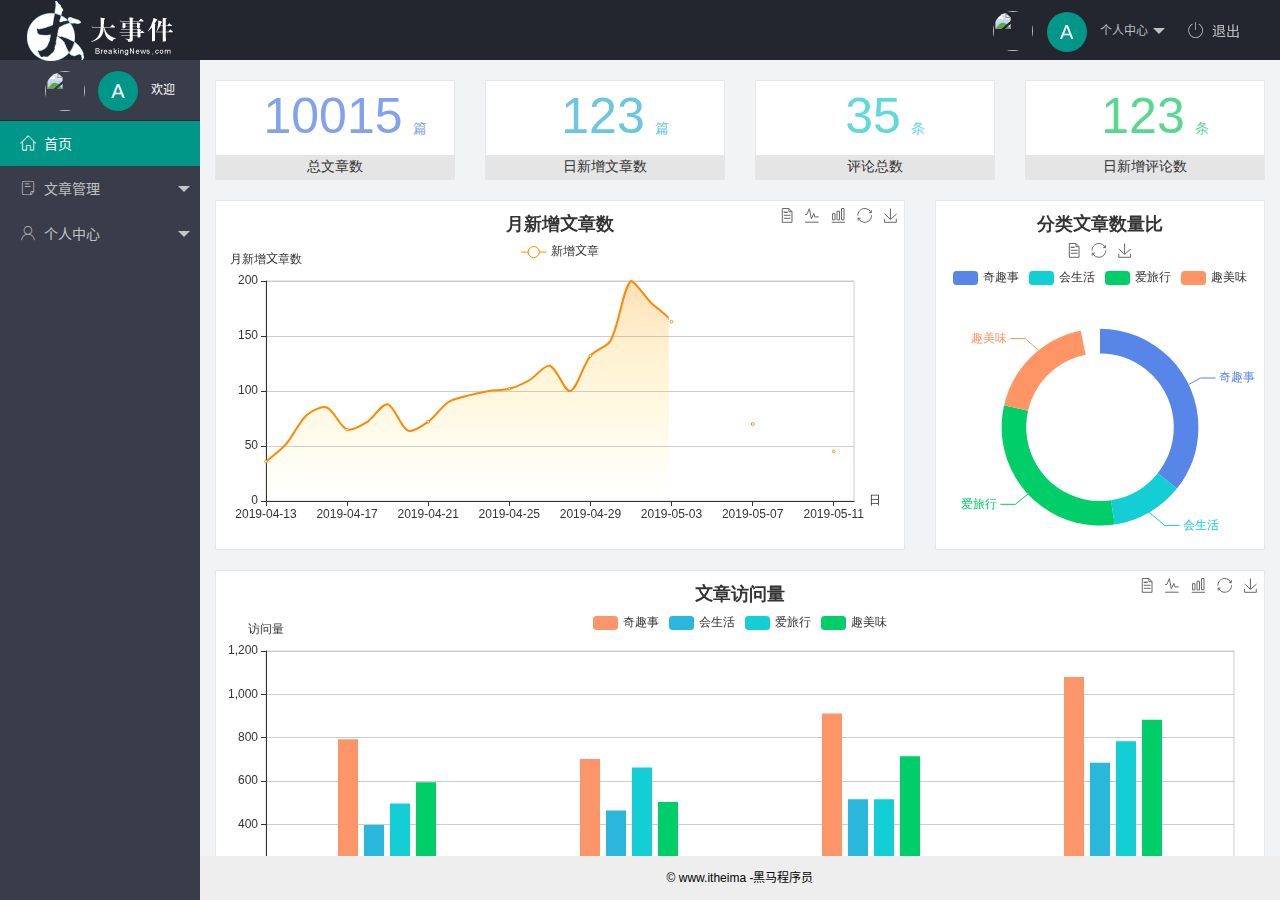
==== commit 52e787c5: "完成文章功能的开发" ====
--- a/index.html
+++ b/index.html
@@ -7,9 +7,9 @@
         content="width=device-width, user-scalable=no, initial-scale=1.0, maximum-scale=1.0, minimum-scale=1.0">
     <meta http-equiv="X-UA-Compatible" content="ie=edge">
     <title>后台主页</title>
-    <link rel="stylesheet" href="./assets/lib/layui/css/layui.css">
-    <link rel="stylesheet" href="./assets/fonts/iconfont.css">
-    <link rel="stylesheet" href="./assets/css/index.css">
+    <link rel="stylesheet" href="/assets/lib/layui/css/layui.css">
+    <link rel="stylesheet" href="/assets/fonts/iconfont.css">
+    <link rel="stylesheet" href="/assets/css/index.css">
 </head>
 
 <body>
@@ -27,9 +27,9 @@
                         个人中心
                     </a>
                     <dl class="layui-nav-child">
-                        <dd><a href="">基本资料</a></dd>
-                        <dd><a href="">更换头像</a></dd>
-                        <dd><a href="">重置密码</a></dd>
+                        <dd><a href="/user/user_info.html" target="fm">基本资料</a></dd>
+                        <dd><a href="/user/user_pwd.html" target="fm">更换头像</a></dd>
+                        <dd><a href="/user/user_avator.html" target="fm">重置密码</a></dd>
                     </dl>
                 </li>
                 <li class="layui-nav-item"><a href="javascrit:;" id="btnLogout"><span class="iconfont icon-tuichu
@@ -42,10 +42,10 @@
                 <div class="userinfo">
                     <img src="http://t.cn/RCzsdCq" class="layui-nav-img">
                     <span class="text-avatar">A</span>
-                    <span id= "welcome">欢迎</span>
+                    <span id="welcome">欢迎</span>
                 </div>
                 <!-- 左侧导航区域（可配合layui已有的垂直导航） -->
-                <ul class="layui-nav layui-nav-tree" lay-filter="test"lay-shrink="all">
+                <ul class="layui-nav layui-nav-tree" lay-filter="test" lay-shrink="all">
                     <li class="layui-nav-item layui-this">
                         <a href="/home/dashboard.html" target="fm"><span class="iconfont icon-home
                         "></span>首页</a></li>
@@ -53,19 +53,22 @@
                         <a class="" href="javascript:;"><span class="iconfont icon-16
                             "></span>文章管理</a>
                         <dl class="layui-nav-child">
-                            <dd><a href="javascript:;"><i class="layui-icon layui-icon-app"></i>   文章类别</a></dd>
-                            <dd><a href="javascript:;"><i class="layui-icon layui-icon-app"></i>   文章列表</a></dd>
-                            <dd><a href="javascript:;"><i class="layui-icon layui-icon-app"></i>   发布文章</a></dd>
-                           
+                            <dd><a href="/article/art_cate.html" target="fm"><i class="layui-icon layui-icon-app"></i> 文章类别</a></dd>
+                            <dd><a href="/article/art_list.html" target="fm"><i class="layui-icon layui-icon-app"></i> 文章列表</a></dd>
+                            <dd><a href="/article/art_pub.html" target="fm"><i class="layui-icon layui-icon-app"></i> 发布文章</a></dd>
+
                         </dl>
                     </li>
                     <li class="layui-nav-item">
-                        <a href="javascript:;" ><span class="iconfont icon-user
+                        <a href="javascript:;"><span class="iconfont icon-user
                             "></span>个人中心</a>
                         <dl class="layui-nav-child">
-                            <dd><a href="javascript:;"><i class="layui-icon layui-icon-app"></i>基本资料</a></dd>
-                            <dd><a href="javascript:;"><i class="layui-icon layui-icon-app"></i>更换头像</a></dd>
-                            <dd><a href="javascript:;"><i class="layui-icon layui-icon-app"></i>重置密码</a></dd>
+                            <dd><a href="/user/user_info.html" target="fm"><i
+                                        class="layui-icon layui-icon-app"></i>基本资料</a></dd>
+                            <dd><a href="/user/user_avator.html" target="fm"><i
+                                        class="layui-icon layui-icon-app"></i>更换头像</a></dd>
+                            <dd><a href="/user/user_pwd.html" target="fm"><i
+                                        class="layui-icon layui-icon-app"></i>重置密码</a></dd>
                         </dl>
                     </li>
                 </ul>
@@ -74,7 +77,7 @@
 
         <div class="layui-body">
             <!-- 内容主体区域 -->
-           <iframe src="/home/dashboard.html" name="fm" frameborder="0"></iframe>
+            <iframe src="/home/dashboard.html" name="fm" frameborder="0"></iframe>
         </div>
 
         <div class="layui-footer">
@@ -82,10 +85,10 @@
             © www.itheima -黑马程序员
         </div>
     </div>
-    <script src="./assets/lib/layui/layui.all.js"></script>
-    <script src="./assets/lib/jquery.js"></script>
-    <script src="./assets/js/baseAPI.js"></script>
-    <script src="./assets/js/index.js"></script>
+    <script src="/assets/lib/layui/layui.all.js"></script>
+    <script src="/assets/lib/jquery.js"></script>
+    <script src="/assets/js/baseAPI.js"></script>
+    <script src="/assets/js/index.js"></script>
 </body>
 
 </html>